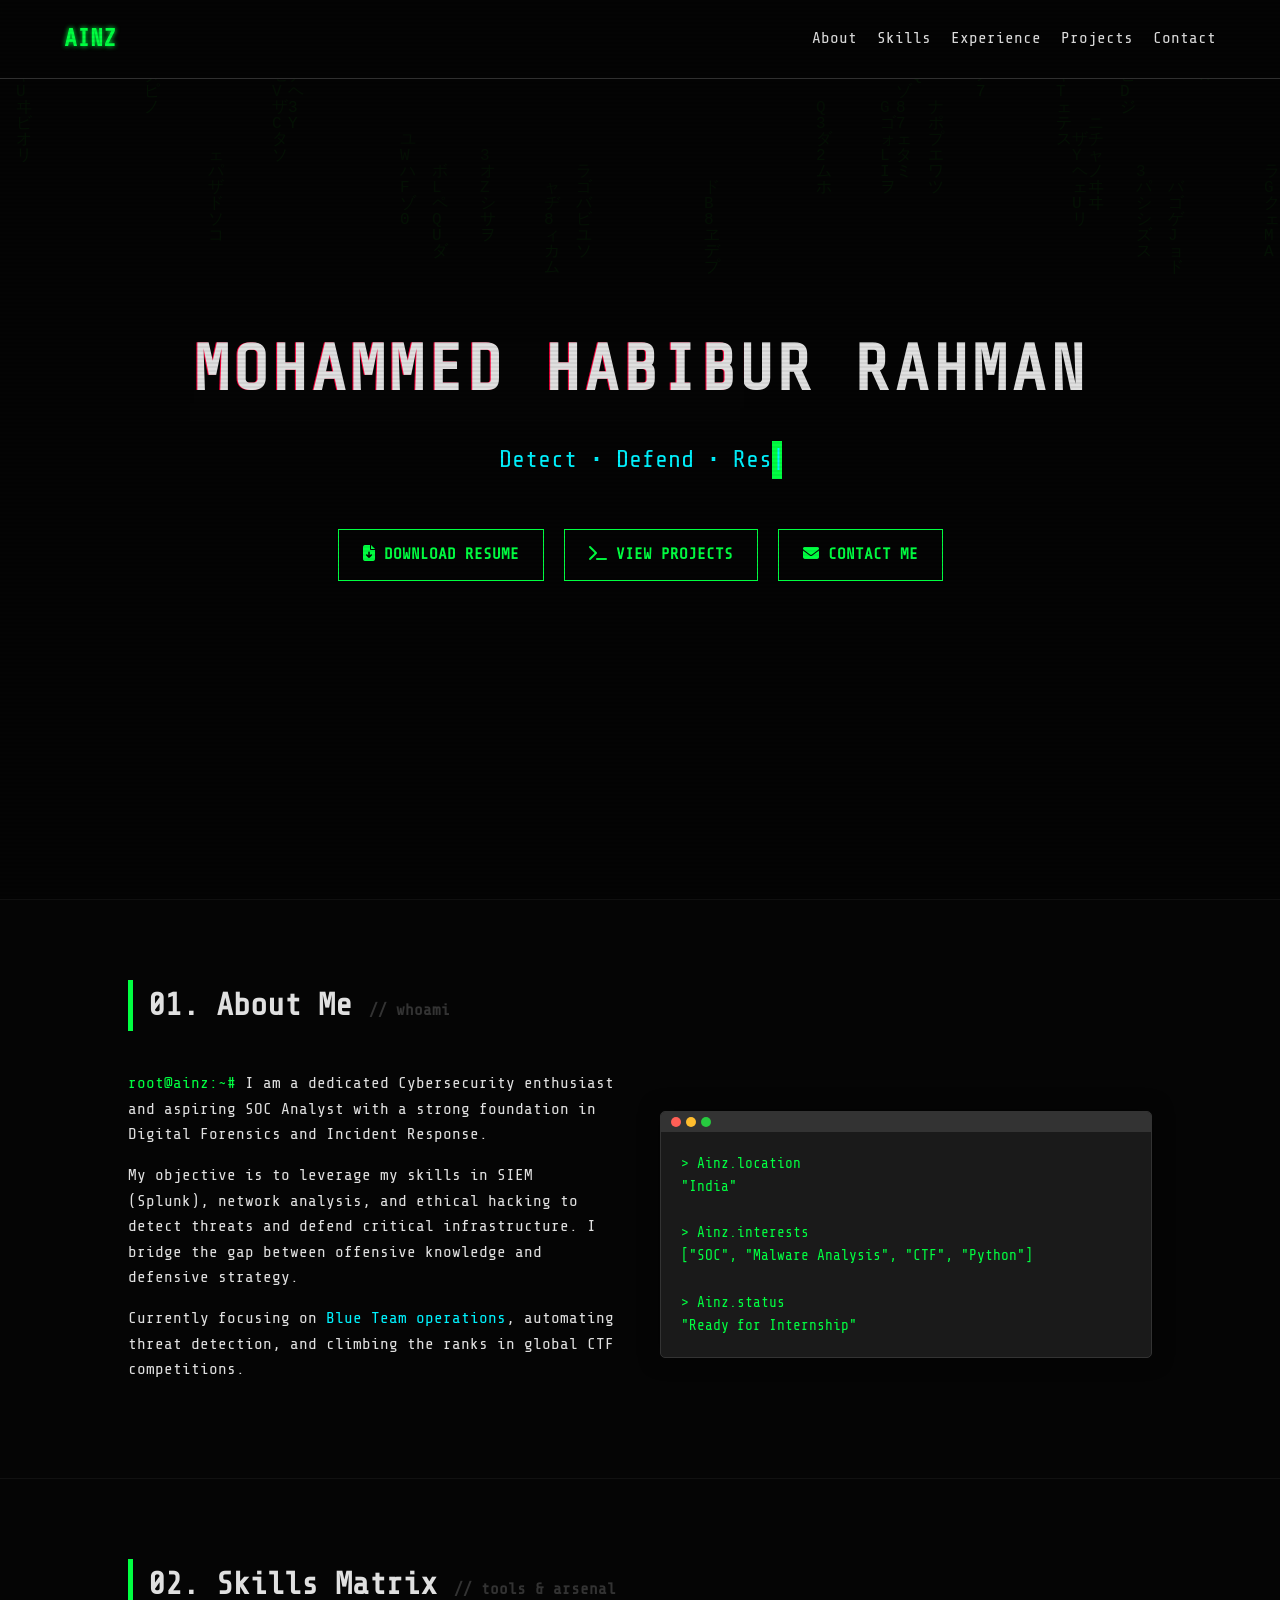
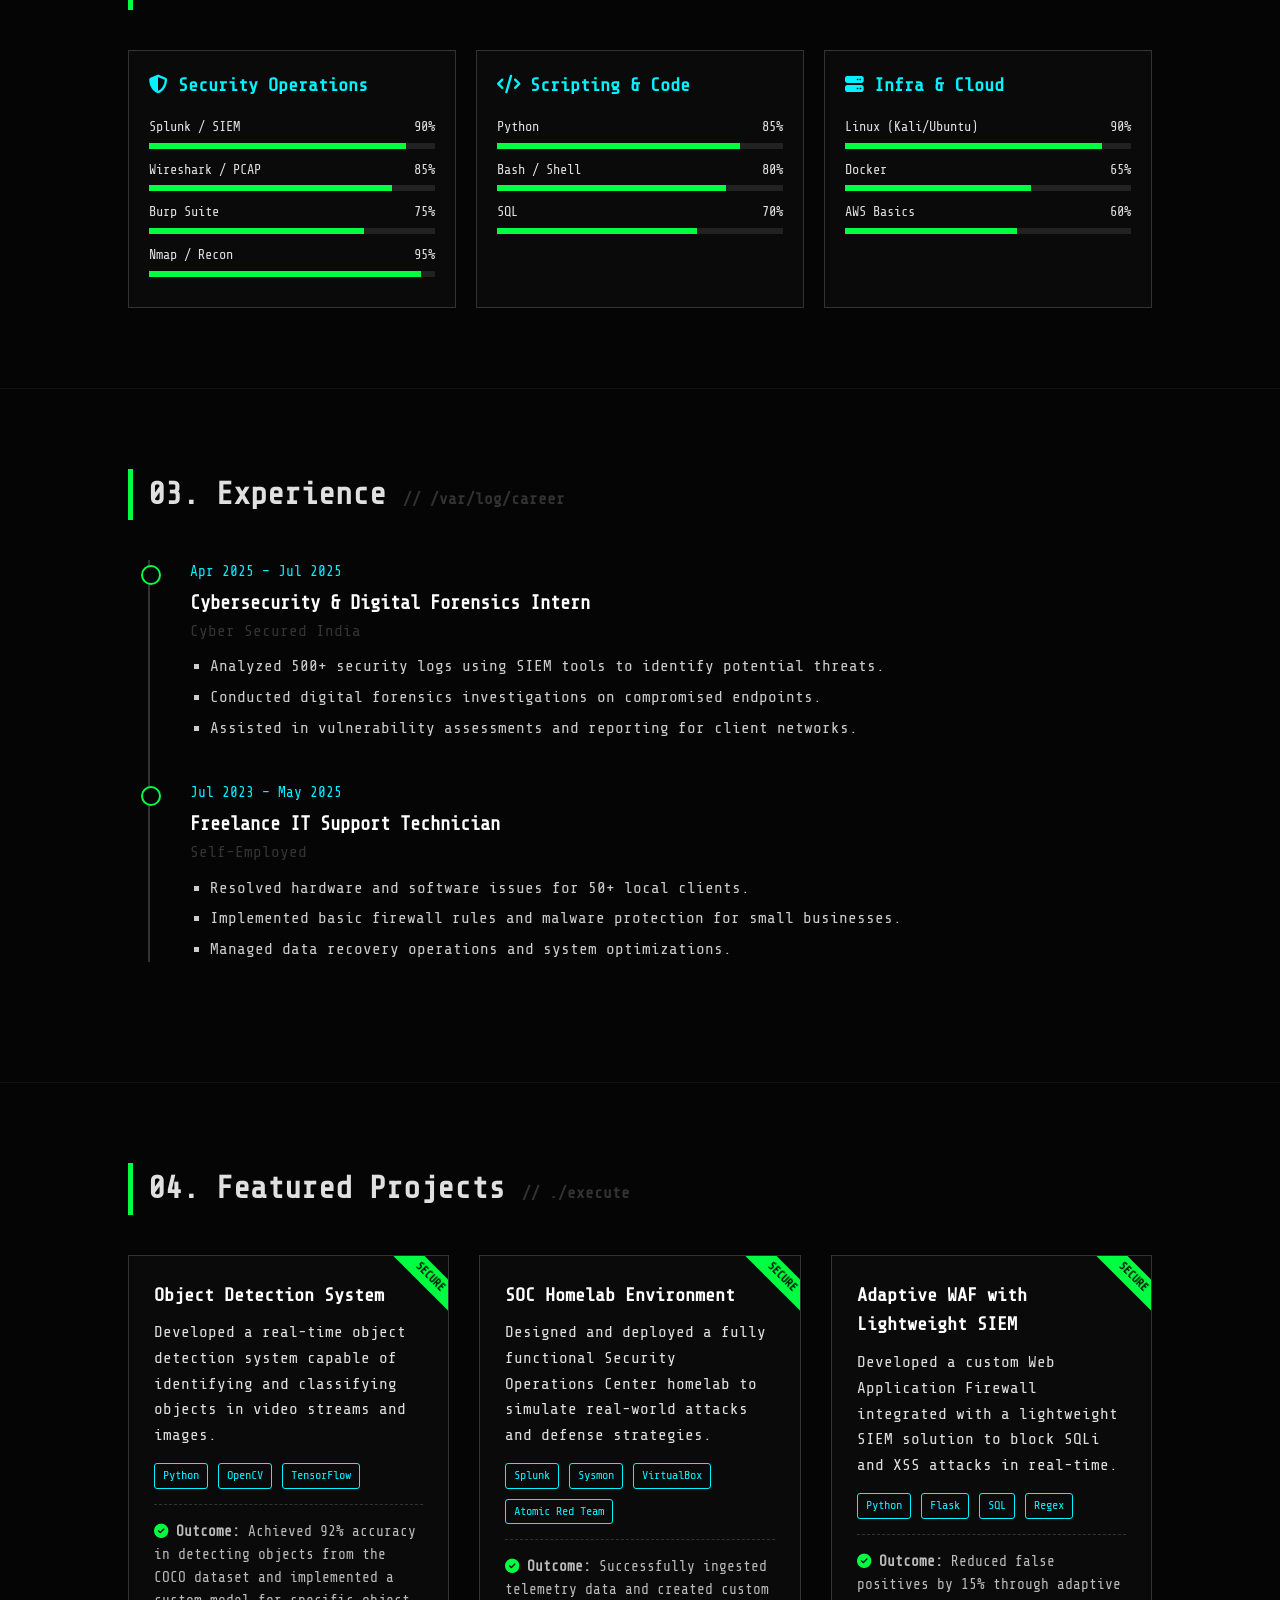
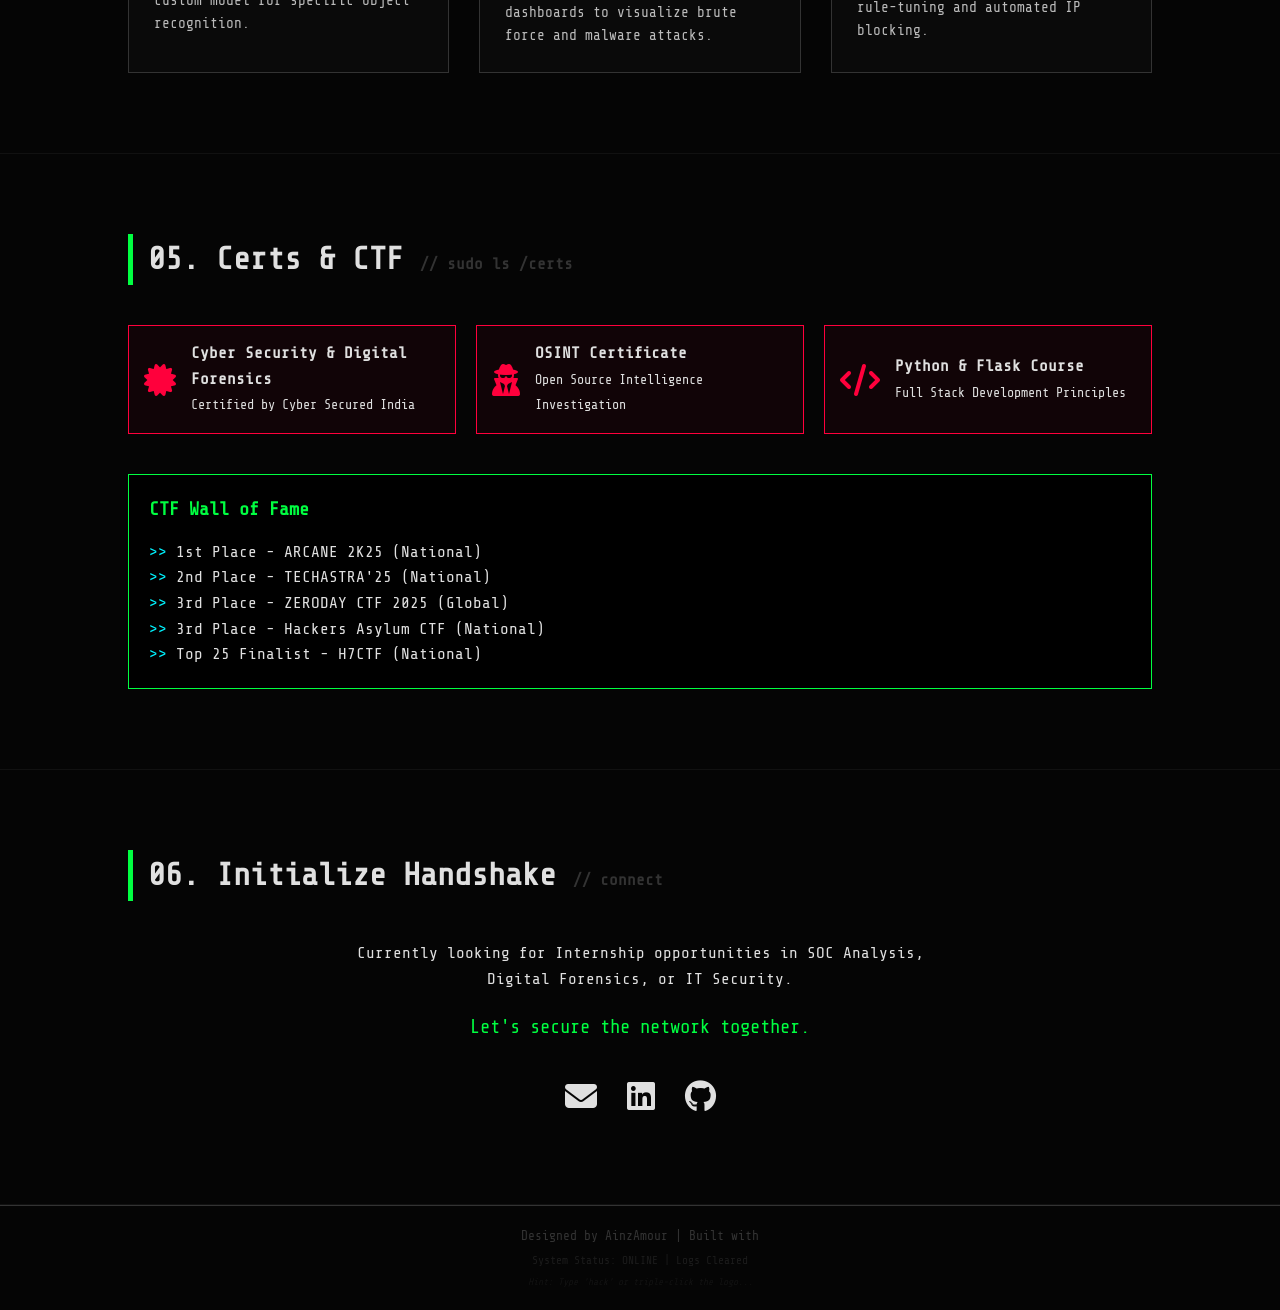
==== index.html @ cbba58ac "v0.1 First upload of files" ====
<!DOCTYPE html>
<html lang="en">
<head>
    <meta charset="UTF-8">
    <meta name="viewport" content="width=device-width, initial-scale=1.0">
    <title>Mohammed Habibur Rahman | SOC Analyst Portfolio</title>
    <meta name="description" content="Cybersecurity Portfolio of Mohammed Habibur Rahman - SOC Analyst, Digital Forensics, and Security Researcher.">
    
    <!-- Google Fonts: Share Tech Mono for that Terminal Vibe -->
    <link rel="preconnect" href="https://fonts.googleapis.com">
    <link rel="preconnect" href="https://fonts.gstatic.com" crossorigin>
    <link href="https://fonts.googleapis.com/css2?family=Share+Tech+Mono&display=swap" rel="stylesheet">
    
    <!-- FontAwesome for Icons -->
    <link rel="stylesheet" href="https://cdnjs.cloudflare.com/ajax/libs/font-awesome/6.4.0/css/all.min.css">

    <link rel="stylesheet" href="style.css">
</head>
<body>

    <!-- Background Elements -->
    <canvas id="matrix-canvas"></canvas>
    <div class="scanlines"></div>

    <!-- Navigation -->
    <nav aria-label="main navigation">
        <a href="#" class="logo">AINZ</a>
        <ul class="nav-links">
            <li><a href="#about">About</a></li>
            <li><a href="#skills">Skills</a></li>
            <li><a href="#experience">Experience</a></li>
            <li><a href="#projects">Projects</a></li>
            <li><a href="#contact">Contact</a></li>
        </ul>

        <button class="hamburger" aria-expanded="false" aria-label="Toggle mobile menu">
            <span></span>
            <span></span>
            <span></span>
        </button>
    </nav>
    <div class="mobile-nav">
        <ul>
            <li><a href="#about">About</a></li>
            <li><a href="#skills">Skills</a></li>
            <li><a href="#experience">Experience</a></li>
            <li><a href="#projects">Projects</a></li>
            <li><a href="#contact">Contact</a></li>
        </ul>
    </div>

    <!-- Hero Section -->
    <section class="hero">
        <div class="glitch-wrapper">
            <h1 class="glitch" data-text="Mohammed Habibur Rahman">Mohammed Habibur Rahman</h1>
        </div>
        <div class="tagline">
            <span id="typewriter"></span><span class="cursor">|</span>
        </div>
        <div class="cta-buttons">
            <a href="resume.pdf" class="btn" download><i class="fas fa-file-download"></i> Download Resume</a>
            <a href="#projects" class="btn"><i class="fas fa-terminal"></i> View Projects</a>
            <a href="#contact" class="btn"><i class="fas fa-envelope"></i> Contact Me</a>
        </div>
    </section>

    <!-- About Section -->
    <section id="about">
        <h2 class="section-title">01. About Me <span>// whoami</span></h2>
        <div class="about-content">
            <div class="bio-text">
                <p>
                    <span class="highlight">root@ainz:~#</span> I am a dedicated Cybersecurity enthusiast and aspiring SOC Analyst with a strong foundation in Digital Forensics and Incident Response.
                </p>
                <p>
                    My objective is to leverage my skills in SIEM (Splunk), network analysis, and ethical hacking to detect threats and defend critical infrastructure. I bridge the gap between offensive knowledge and defensive strategy.
                </p>
                <p>
                    Currently focusing on <span class="cyan">Blue Team operations</span>, automating threat detection, and climbing the ranks in global CTF competitions.
                </p>
            </div>
            <div class="terminal-window">
                <div class="terminal-header">
                    <div class="dot red-dot"></div>
                    <div class="dot yellow-dot"></div>
                    <div class="dot green-dot"></div>
                </div>
                <div class="terminal-body">
                    <p>> Ainz.location</p>
                    <p class="highlight">"India"</p>
                    <br>
                    <p>> Ainz.interests</p>
                    <p class="highlight">["SOC", "Malware Analysis", "CTF", "Python"]</p>
                    <br>
                    <p>> Ainz.status</p>
                    <p class="highlight">"Ready for Internship"</p>
                </div>
            </div>
        </div>
    </section>

    <!-- Skills Section -->
    <section id="skills">
        <h2 class="section-title">02. Skills Matrix <span>// tools & arsenal</span></h2>
        <div class="skills-grid">
            <!-- Security Tools -->
            <div class="skill-card">
                <h3><i class="fas fa-shield-alt"></i> Security Operations</h3>
                <div class="skill-bar">
                    <div class="skill-name"><span>Splunk / SIEM</span><span>90%</span></div>
                    <div class="progress-bg"><div class="progress-fill" style="width: 90%"></div></div>
                </div>
                <div class="skill-bar">
                    <div class="skill-name"><span>Wireshark / PCAP</span><span>85%</span></div>
                    <div class="progress-bg"><div class="progress-fill" style="width: 85%"></div></div>
                </div>
                <div class="skill-bar">
                    <div class="skill-name"><span>Burp Suite</span><span>75%</span></div>
                    <div class="progress-bg"><div class="progress-fill" style="width: 75%"></div></div>
                </div>
                <div class="skill-bar">
                    <div class="skill-name"><span>Nmap / Recon</span><span>95%</span></div>
                    <div class="progress-bg"><div class="progress-fill" style="width: 95%"></div></div>
                </div>
            </div>

            <!-- Programming -->
            <div class="skill-card">
                <h3><i class="fas fa-code"></i> Scripting & Code</h3>
                <div class="skill-bar">
                    <div class="skill-name"><span>Python</span><span>85%</span></div>
                    <div class="progress-bg"><div class="progress-fill" style="width: 85%"></div></div>
                </div>
                <div class="skill-bar">
                    <div class="skill-name"><span>Bash / Shell</span><span>80%</span></div>
                    <div class="progress-bg"><div class="progress-fill" style="width: 80%"></div></div>
                </div>
                <div class="skill-bar">
                    <div class="skill-name"><span>SQL</span><span>70%</span></div>
                    <div class="progress-bg"><div class="progress-fill" style="width: 70%"></div></div>
                </div>
            </div>

            <!-- Infrastructure -->
            <div class="skill-card">
                <h3><i class="fas fa-server"></i> Infra & Cloud</h3>
                <div class="skill-bar">
                    <div class="skill-name"><span>Linux (Kali/Ubuntu)</span><span>90%</span></div>
                    <div class="progress-bg"><div class="progress-fill" style="width: 90%"></div></div>
                </div>
                <div class="skill-bar">
                    <div class="skill-name"><span>Docker</span><span>65%</span></div>
                    <div class="progress-bg"><div class="progress-fill" style="width: 65%"></div></div>
                </div>
                <div class="skill-bar">
                    <div class="skill-name"><span>AWS Basics</span><span>60%</span></div>
                    <div class="progress-bg"><div class="progress-fill" style="width: 60%"></div></div>
                </div>
            </div>
        </div>
    </section>

    <!-- Experience Section -->
    <section id="experience">
        <h2 class="section-title">03. Experience <span>// /var/log/career</span></h2>
        <div class="timeline">
            <div class="timeline-item">
                <div class="timeline-date">Apr 2025 – Jul 2025</div>
                <div class="timeline-role">Cybersecurity & Digital Forensics Intern</div>
                <div class="timeline-company">Cyber Secured India</div>
                <ul class="timeline-desc">
                    <li>Analyzed 500+ security logs using SIEM tools to identify potential threats.</li>
                    <li>Conducted digital forensics investigations on compromised endpoints.</li>
                    <li>Assisted in vulnerability assessments and reporting for client networks.</li>
                </ul>
            </div>

            <div class="timeline-item">
                <div class="timeline-date">Jul 2023 – May 2025</div>
                <div class="timeline-role">Freelance IT Support Technician</div>
                <div class="timeline-company">Self-Employed</div>
                <ul class="timeline-desc">
                    <li>Resolved hardware and software issues for 50+ local clients.</li>
                    <li>Implemented basic firewall rules and malware protection for small businesses.</li>
                    <li>Managed data recovery operations and system optimizations.</li>
                </ul>
            </div>
        </div>
    </section>

    <!-- Projects Section -->
    <section id="projects">
        <h2 class="section-title">04. Featured Projects <span>// ./execute</span></h2>
        <div class="project-grid">
            <!-- Project 3 -->
            <div class="project-card">
                <h3>Object Detection System</h3>
                <p>Developed a real-time object detection system capable of identifying and classifying objects in video streams and images.</p>
                <div class="tech-stack">
                    <span class="tech-badge">Python</span>
                    <span class="tech-badge">OpenCV</span>
                    <span class="tech-badge">TensorFlow</span>
                </div>
                <div class="project-outcome">
                    <i class="fas fa-check-circle highlight"></i> <strong>Outcome:</strong> Achieved 92% accuracy in detecting objects from the COCO dataset and implemented a custom model for specific object recognition.
                </div>
            </div>

            <!-- Project 1 -->
            <div class="project-card">
                <h3>SOC Homelab Environment</h3>
                <p>Designed and deployed a fully functional Security Operations Center homelab to simulate real-world attacks and defense strategies.</p>
                <div class="tech-stack">
                    <span class="tech-badge">Splunk</span>
                    <span class="tech-badge">Sysmon</span>
                    <span class="tech-badge">VirtualBox</span>
                    <span class="tech-badge">Atomic Red Team</span>
                </div>
                <div class="project-outcome">
                    <i class="fas fa-check-circle highlight"></i> <strong>Outcome:</strong> Successfully ingested telemetry data and created custom dashboards to visualize brute force and malware attacks.
                </div>
            </div>

            <!-- Project 2 -->
            <div class="project-card">
                <h3>Adaptive WAF with Lightweight SIEM</h3>
                <p>Developed a custom Web Application Firewall integrated with a lightweight SIEM solution to block SQLi and XSS attacks in real-time.</p>
                <div class="tech-stack">
                    <span class="tech-badge">Python</span>
                    <span class="tech-badge">Flask</span>
                    <span class="tech-badge">SQL</span>
                    <span class="tech-badge">Regex</span>
                </div>
                <div class="project-outcome">
                    <i class="fas fa-check-circle highlight"></i> <strong>Outcome:</strong> Reduced false positives by 15% through adaptive rule-tuning and automated IP blocking.
                </div>
            </div>
        </div>
    </section>

    <!-- Certifications & CTF -->
    <section id="achievements">
        <h2 class="section-title">05. Certs & CTF <span>// sudo ls /certs</span></h2>
        <div class="achievements-container">
            <div class="cert-item">
                <i class="fas fa-certificate cert-icon"></i>
                <div>
                    <h4>Cyber Security & Digital Forensics</h4>
                    <small>Certified by Cyber Secured India</small>
                </div>
            </div>
            <div class="cert-item">
                <i class="fas fa-user-secret cert-icon"></i>
                <div>
                    <h4>OSINT Certificate</h4>
                    <small>Open Source Intelligence Investigation</small>
                </div>
            </div>
            <div class="cert-item">
                <i class="fas fa-code cert-icon"></i>
                <div>
                    <h4>Python & Flask Course</h4>
                    <small>Full Stack Development Principles</small>
                </div>
            </div>
        </div>
        
        <div style="margin-top: 40px; border: 1px solid var(--neon-green); padding: 20px; background: #000;">
            <h3 class="highlight">CTF Wall of Fame</h3>
            <ul style="margin-top: 15px; list-style: none;">
                <li><span class="cyan">>></span> 1st Place - ARCANE 2K25 (National)</li>
                <li><span class="cyan">>></span> 2nd Place - TECHASTRA'25 (National)</li>
                <li><span class="cyan">>></span> 3rd Place - ZERODAY CTF 2025 (Global)</li>
                <li><span class="cyan">>></span> 3rd Place - Hackers Asylum CTF (National)</li>
                <li><span class="cyan">>></span> Top 25 Finalist - H7CTF (National)</li>
            </ul>
        </div>
    </section>

    <!-- Contact Section -->
    <section id="contact">
        <h2 class="section-title">06. Initialize Handshake <span>// connect</span></h2>
        <div class="contact-container">
            <p>Currently looking for Internship opportunities in SOC Analysis, Digital Forensics, or IT Security.</p>
            <p class="highlight" style="margin-top: 20px; font-size: 1.2rem;">Let's secure the network together.</p>
            
            <div class="contact-links">
                <a href="mailto:Ainz.Mhr@gmail.com" title="Email"><i class="fas fa-envelope"></i></a>
                <a href="https://linkedin.com/in/mhr-ainz" title="LinkedIn"><i class="fab fa-linkedin"></i></a>
                <a href="https://github.com/AinzAmour" title="GitHub"><i class="fab fa-github"></i></a>
            </div>
        </div>
    </section>

    <footer>
        <p>Designed by AinzAmour | Built with <HTML/CSS/JS></p>
        <p style="opacity: 0.5; font-size: 0.7rem; margin-top: 5px;">System Status: ONLINE | Logs Cleared</p>
        <p style="opacity: 0.3; font-size: 0.6rem; margin-top: 5px; font-style: italic;">Hint: Type 'hack' or triple-click the logo...</p>
    </footer>

    <script src="script.js"></script>
</body>
</html>
---- style.css ----
/* --- CSS VARIABLES & RESET --- */
:root {
    --bg-color: #050505;
    --card-bg: #0a0a0a;
    --text-color: #e0e0e0;
    --neon-green: #00ff41;
    --neon-cyan: #00f3ff;
    --neon-red: #ff003c;
    --dim-gray: #333;
    --font-main: 'Share Tech Mono', monospace;
}

* {
    margin: 0;
    padding: 0;
    box-sizing: border-box;
}

body {
    background-color: var(--bg-color);
    color: var(--text-color);
    font-family: var(--font-main);
    overflow-x: hidden;
    line-height: 1.6;
}

/* --- UTILITIES --- */
a { text-decoration: none; color: inherit; transition: 0.3s; }
ul { list-style: none; }
.highlight { color: var(--neon-green); }
.cyan { color: var(--neon-cyan); }
.red { color: var(--neon-red); }

/* Scrollbar */
::-webkit-scrollbar { width: 8px; }
::-webkit-scrollbar-track { background: var(--bg-color); }
::-webkit-scrollbar-thumb { background: var(--dim-gray); border-radius: 4px; }
::-webkit-scrollbar-thumb:hover { background: var(--neon-green); }

/* --- BACKGROUND EFFECTS --- */
#matrix-canvas {
    position: fixed;
    top: 0;
    left: 0;
    width: 100%;
    height: 100%;
    z-index: -1;
    opacity: 0.05; /* Subtle background */
}

/* CRT Scanline Effect Overlay */
.scanlines {
    position: fixed;
    top: 0;
    left: 0;
    width: 100vw;
    height: 100vh;
    background: linear-gradient(to bottom, rgba(255,255,255,0), rgba(255,255,255,0) 50%, rgba(0,0,0,0.2) 50%, rgba(0,0,0,0.2));
    background-size: 100% 4px;
    z-index: 999;
    pointer-events: none;
    opacity: 0.3;
}

/* --- NAVIGATION --- */
nav {
    position: fixed;
    top: 0;
    width: 100%;
    padding: 20px 5%;
    display: flex;
    justify-content: space-between;
    align-items: center;
    background: rgba(5, 5, 5, 0.9);
    backdrop-filter: blur(5px);
    border-bottom: 1px solid var(--dim-gray);
    z-index: 100;
}

.logo {
    font-size: 1.5rem;
    font-weight: bold;
    color: var(--neon-green);
    text-shadow: 0 0 5px var(--neon-green);
    transition: all 0.3s ease;
    cursor: pointer;
}

.logo:hover {
    color: var(--neon-cyan);
    text-shadow: 0 0 10px var(--neon-cyan), 0 0 20px var(--neon-cyan);
    transform: scale(1.05);
}

.nav-links {
    display: flex;
    gap: 20px;
}

.nav-links a:hover {
    color: var(--neon-green);
    text-shadow: 0 0 8px var(--neon-green);
}

/* --- HERO SECTION --- */
.hero {
    height: 100vh;
    display: flex;
    flex-direction: column;
    justify-content: center;
    align-items: center;
    text-align: center;
    padding: 0 20px;
}

.glitch-wrapper {
    position: relative;
}

.hero h1 {
    font-size: 4rem;
    text-transform: uppercase;
    letter-spacing: 4px;
    position: relative;
    color: var(--text-color);
}

/* Glitch Animation */
.glitch {
    position: relative;
    color: var(--text-color);
}
.glitch::before, .glitch::after {
    content: attr(data-text);
    position: absolute;
    top: 0;
    left: 0;
    width: 100%;
    height: 100%;
    background: var(--bg-color);
}
.glitch::before {
    left: 2px;
    text-shadow: -1px 0 var(--neon-red);
    clip: rect(24px, 550px, 90px, 0);
    animation: glitch-anim-2 3s infinite linear alternate-reverse;
}
.glitch::after {
    left: -2px;
    text-shadow: -1px 0 var(--neon-cyan);
    clip: rect(85px, 550px, 140px, 0);
    animation: glitch-anim 2.5s infinite linear alternate-reverse;
}

@keyframes glitch-anim {
    0% { clip: rect(10px, 9999px, 31px, 0); }
    20% { clip: rect(70px, 9999px, 90px, 0); }
    40% { clip: rect(20px, 9999px, 60px, 0); }
    60% { clip: rect(80px, 9999px, 100px, 0); }
    80% { clip: rect(10px, 9999px, 40px, 0); }
    100% { clip: rect(50px, 9999px, 70px, 0); }
}
@keyframes glitch-anim-2 {
    0% { clip: rect(60px, 9999px, 80px, 0); }
    20% { clip: rect(10px, 9999px, 30px, 0); }
    40% { clip: rect(90px, 9999px, 100px, 0); }
    60% { clip: rect(15px, 9999px, 45px, 0); }
    80% { clip: rect(55px, 9999px, 75px, 0); }
    100% { clip: rect(30px, 9999px, 50px, 0); }
}

.tagline {
    font-size: 1.5rem;
    margin: 20px 0;
    color: var(--neon-cyan);
}

.cursor {
    display: inline-block;
    width: 10px;
    background-color: var(--neon-green);
    animation: blink 1s infinite;
}

@keyframes blink { 0%, 100% { opacity: 1; } 50% { opacity: 0; } }

.cta-buttons {
    margin-top: 30px;
    display: flex;
    gap: 20px;
    flex-wrap: wrap;
    justify-content: center;
}

.btn {
    padding: 12px 24px;
    border: 1px solid var(--neon-green);
    color: var(--neon-green);
    font-weight: bold;
    text-transform: uppercase;
    position: relative;
    overflow: hidden;
    background: transparent;
    cursor: pointer;
}

.btn:hover {
    background: var(--neon-green);
    color: var(--bg-color);
    box-shadow: 0 0 15px var(--neon-green);
}



/* --- SECTIONS GENERAL --- */
section {
    padding: 80px 10%;
    border-bottom: 1px solid #111;
}

.section-title {
    font-size: 2rem;
    margin-bottom: 40px;
    border-left: 5px solid var(--neon-green);
    padding-left: 15px;
    color: var(--text-color);
}

.section-title span { color: var(--dim-gray); font-size: 1rem; }

/* --- ABOUT --- */
.about-content {
    display: grid;
    grid-template-columns: 1fr 1fr;
    gap: 40px;
    align-items: center;
}

.bio-text p { margin-bottom: 15px; }

.terminal-window {
    background: #1a1a1a;
    border-radius: 5px;
    box-shadow: 0 0 20px rgba(0,0,0,0.5);
    overflow: hidden;
    border: 1px solid var(--dim-gray);
}

.terminal-header {
    background: #333;
    padding: 5px 10px;
    display: flex;
    gap: 5px;
}

.dot { width: 10px; height: 10px; border-radius: 50%; }
.red-dot { background: #ff5f56; }
.yellow-dot { background: #ffbd2e; }
.green-dot { background: #27c93f; }

.terminal-body {
    padding: 20px;
    color: var(--neon-green);
    font-size: 0.9rem;
}

/* --- SKILLS --- */
.skills-grid {
    display: grid;
    grid-template-columns: repeat(auto-fit, minmax(250px, 1fr));
    gap: 20px;
}

.skill-card {
    background: var(--card-bg);
    border: 1px solid var(--dim-gray);
    padding: 20px;
    transition: 0.3s;
}

.skill-card:hover {
    border-color: var(--neon-cyan);
    box-shadow: 0 0 10px rgba(0, 243, 255, 0.2);
    transform: translateY(-5px);
}

.skill-card h3 { color: var(--neon-cyan); margin-bottom: 15px; }

.skill-bar {
    margin-bottom: 10px;
}
.skill-name { display: flex; justify-content: space-between; font-size: 0.85rem; margin-bottom: 5px; }
.progress-bg { background: #222; height: 6px; width: 100%; }
.progress-fill { height: 100%; background: var(--neon-green); width: 0%; transition: width 1.5s ease-in-out; }

/* --- EXPERIENCE --- */
.timeline {
    position: relative;
    border-left: 2px solid var(--dim-gray);
    margin-left: 20px;
    padding-left: 40px;
}

.timeline-item {
    margin-bottom: 40px;
    position: relative;
}

.timeline-item::before {
    content: '';
    position: absolute;
    left: -49px;
    top: 5px;
    width: 16px;
    height: 16px;
    background: var(--bg-color);
    border: 2px solid var(--neon-green);
    border-radius: 50%;
}

.timeline-date {
    color: var(--neon-cyan);
    font-size: 0.9rem;
    margin-bottom: 5px;
}

.timeline-role { font-size: 1.2rem; font-weight: bold; color: #fff; }
.timeline-company { color: var(--dim-gray); margin-bottom: 10px; }
.timeline-desc li { margin-bottom: 5px; list-style: square; margin-left: 20px; color: #ccc; }

/* --- PROJECTS --- */
.project-grid {
    display: grid;
    grid-template-columns: repeat(auto-fit, minmax(300px, 1fr));
    gap: 30px;
}

.project-card {
    background: var(--card-bg);
    border: 1px solid var(--dim-gray);
    padding: 25px;
    position: relative;
    overflow: hidden;
}

.project-card::before {
    content: "SECURE";
    position: absolute;
    top: 10px;
    right: -30px;
    background: var(--neon-green);
    color: #000;
    padding: 2px 30px;
    transform: rotate(45deg);
    font-size: 0.7rem;
    font-weight: bold;
}

.project-card h3 { color: #fff; margin-bottom: 10px; }
.tech-stack { display: flex; gap: 10px; flex-wrap: wrap; margin: 15px 0; }
.tech-badge {
    font-size: 0.75rem;
    border: 1px solid var(--neon-cyan);
    color: var(--neon-cyan);
    padding: 2px 8px;
    border-radius: 3px;
}
.project-outcome {
    margin-top: 15px;
    padding-top: 15px;
    border-top: 1px dashed var(--dim-gray);
    font-size: 0.9rem;
    color: #bbb;
}

/* --- CTF & CERTS --- */
.achievements-container {
    display: flex;
    flex-wrap: wrap;
    gap: 20px;
}

.cert-item {
    flex: 1 1 300px;
    border: 1px solid var(--neon-red);
    padding: 15px;
    display: flex;
    align-items: center;
    gap: 15px;
    background: rgba(255, 0, 60, 0.05);
}

.cert-icon { font-size: 2rem; color: var(--neon-red); }

/* --- CONTACT --- */
.contact-container {
    text-align: center;
    max-width: 600px;
    margin: 0 auto;
}

.contact-links {
    display: flex;
    justify-content: center;
    gap: 30px;
    margin-top: 30px;
    font-size: 2rem;
}

footer {
    text-align: center;
    padding: 20px;
    border-top: 1px solid var(--dim-gray);
    font-size: 0.8rem;
    color: var(--dim-gray);
}

.hamburger {
    display: none;
    cursor: pointer;
}

.hamburger span {
    display: block;
    width: 25px;
    height: 3px;
    margin: 5px;
    background-color: var(--text-color);
    transition: all 0.3s ease-in-out;
}

.mobile-nav {
    display: none;
    position: absolute;
    top: 70px;
    left: 0;
    width: 100%;
    background: var(--bg-color);
    padding: 20px 0;
}

.mobile-nav ul {
    display: flex;
    flex-direction: column;
    align-items: center;
    gap: 20px;
}

.mobile-nav a {
    font-size: 1.2rem;
}

/* --- RESPONSIVE --- */
@media (max-width: 992px) {
    .project-grid {
        grid-template-columns: 1fr;
    }
}

@media (max-width: 768px) {
    .hero h1 { font-size: 2.5rem; }
    .about-content { grid-template-columns: 1fr; }
    .nav-links { display: none; }
    .hamburger { display: block; }
    .mobile-nav.active { display: block; }

    .hamburger.active span:nth-child(1) {
        transform: rotate(45deg) translate(5px, 5px);
    }

    .hamburger.active span:nth-child(2) {
        opacity: 0;
    }

    .hamburger.active span:nth-child(3) {
        transform: rotate(-45deg) translate(7px, -6px);
    }
}

body.dark-mode {
    --bg-color: #050505;
    --card-bg: #0a0a0a;
    --text-color: #e0e0e0;
}
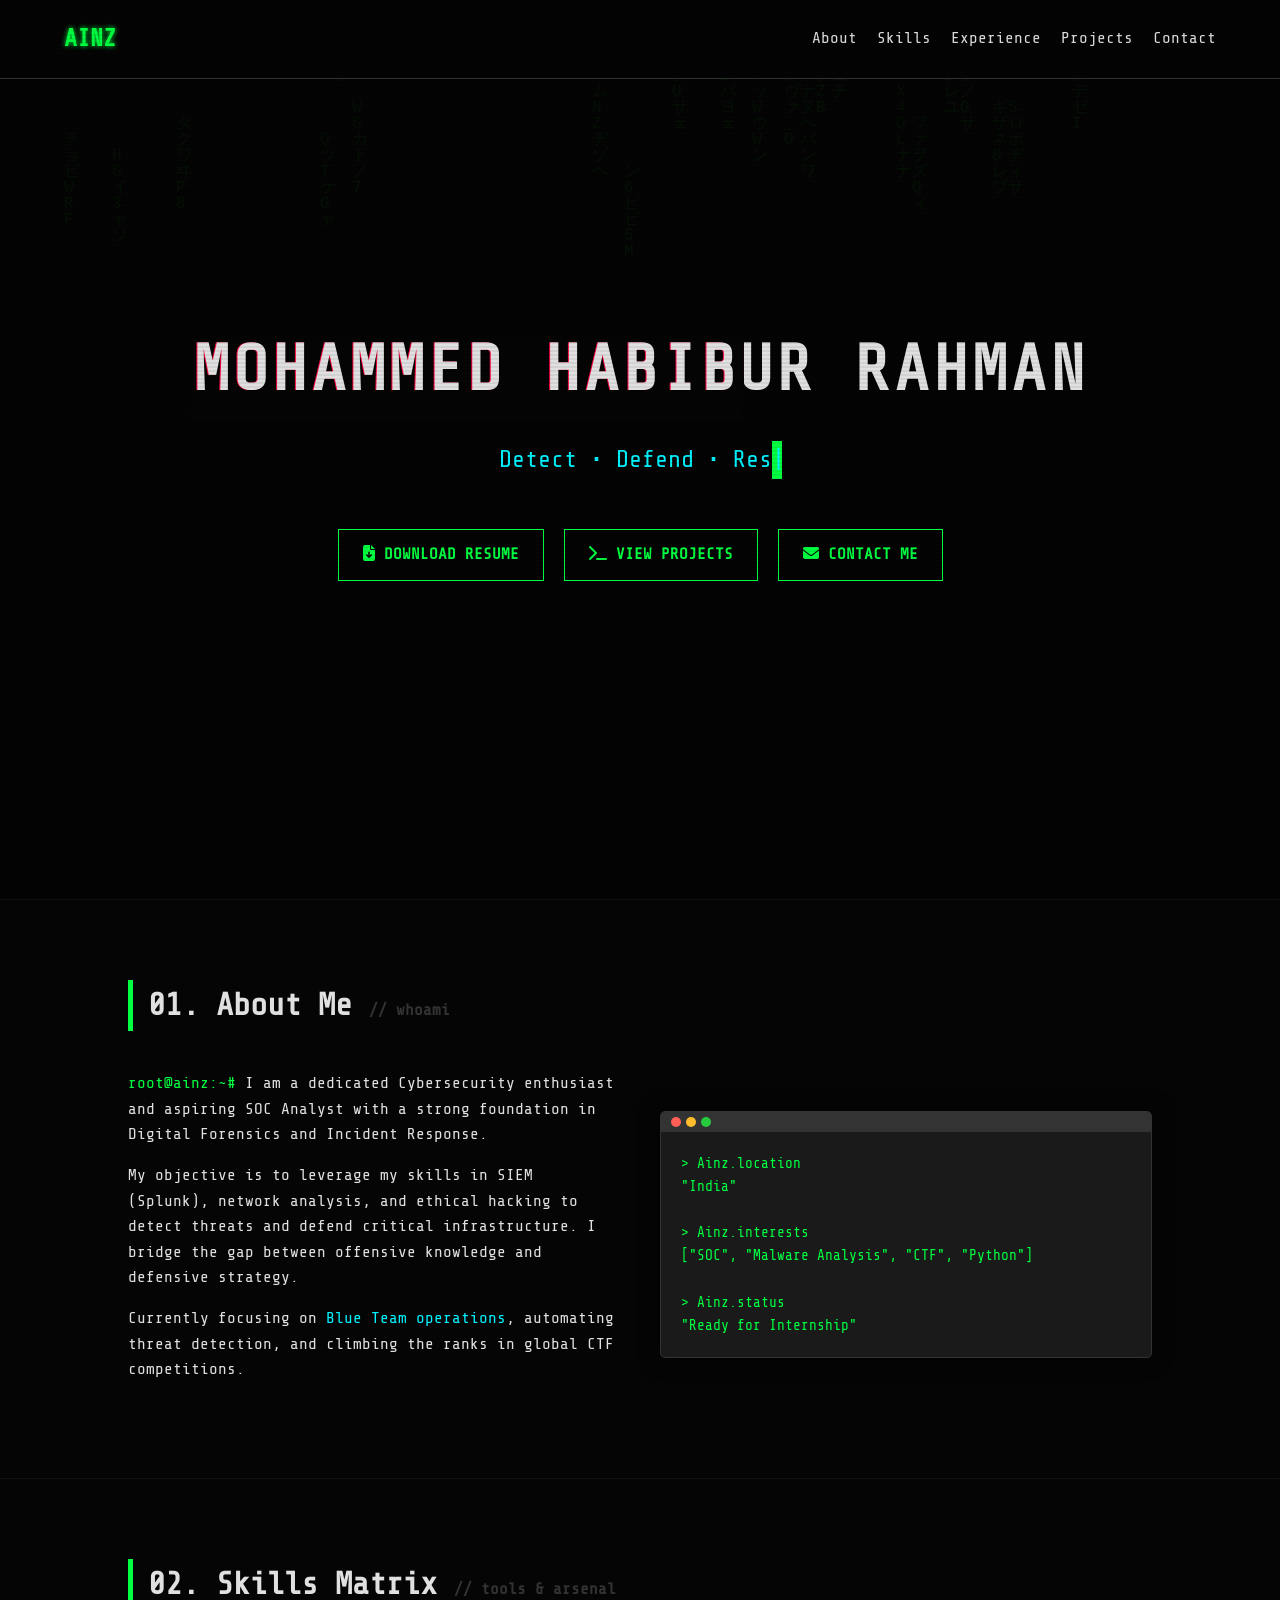
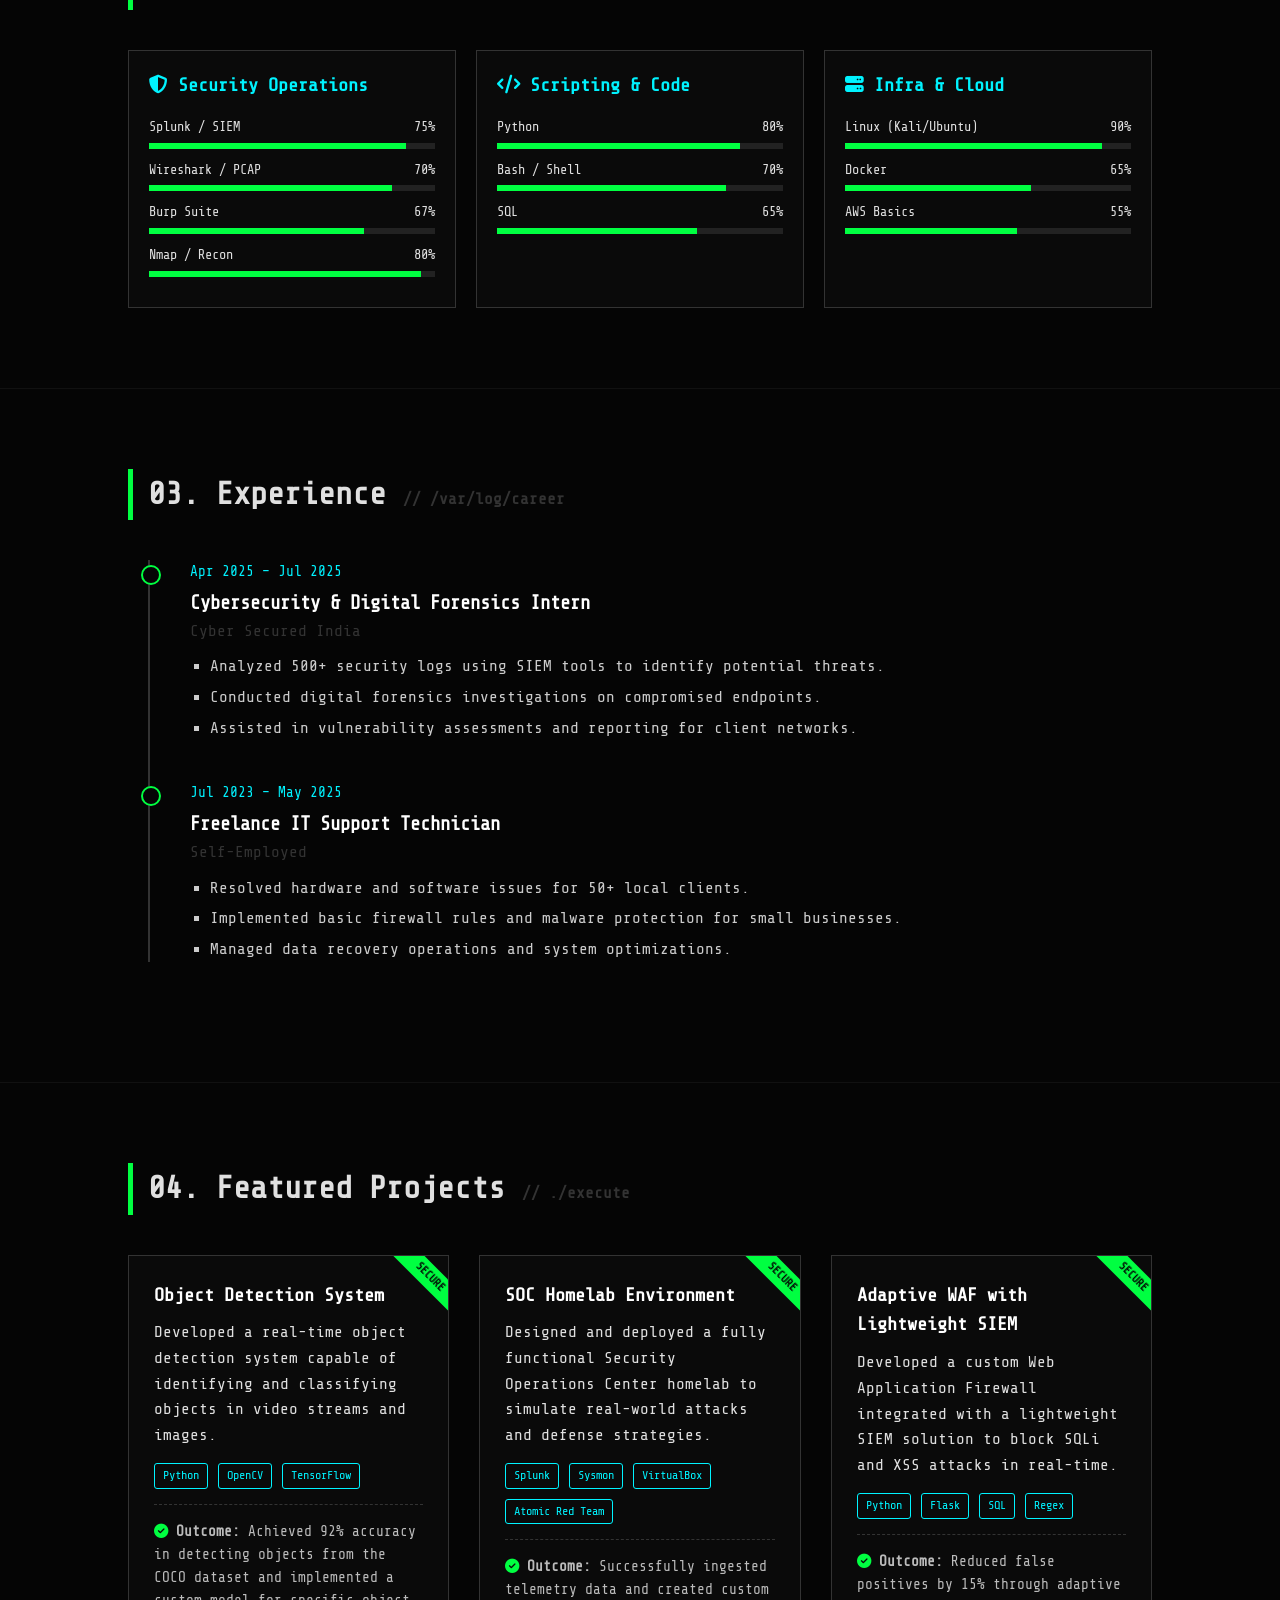
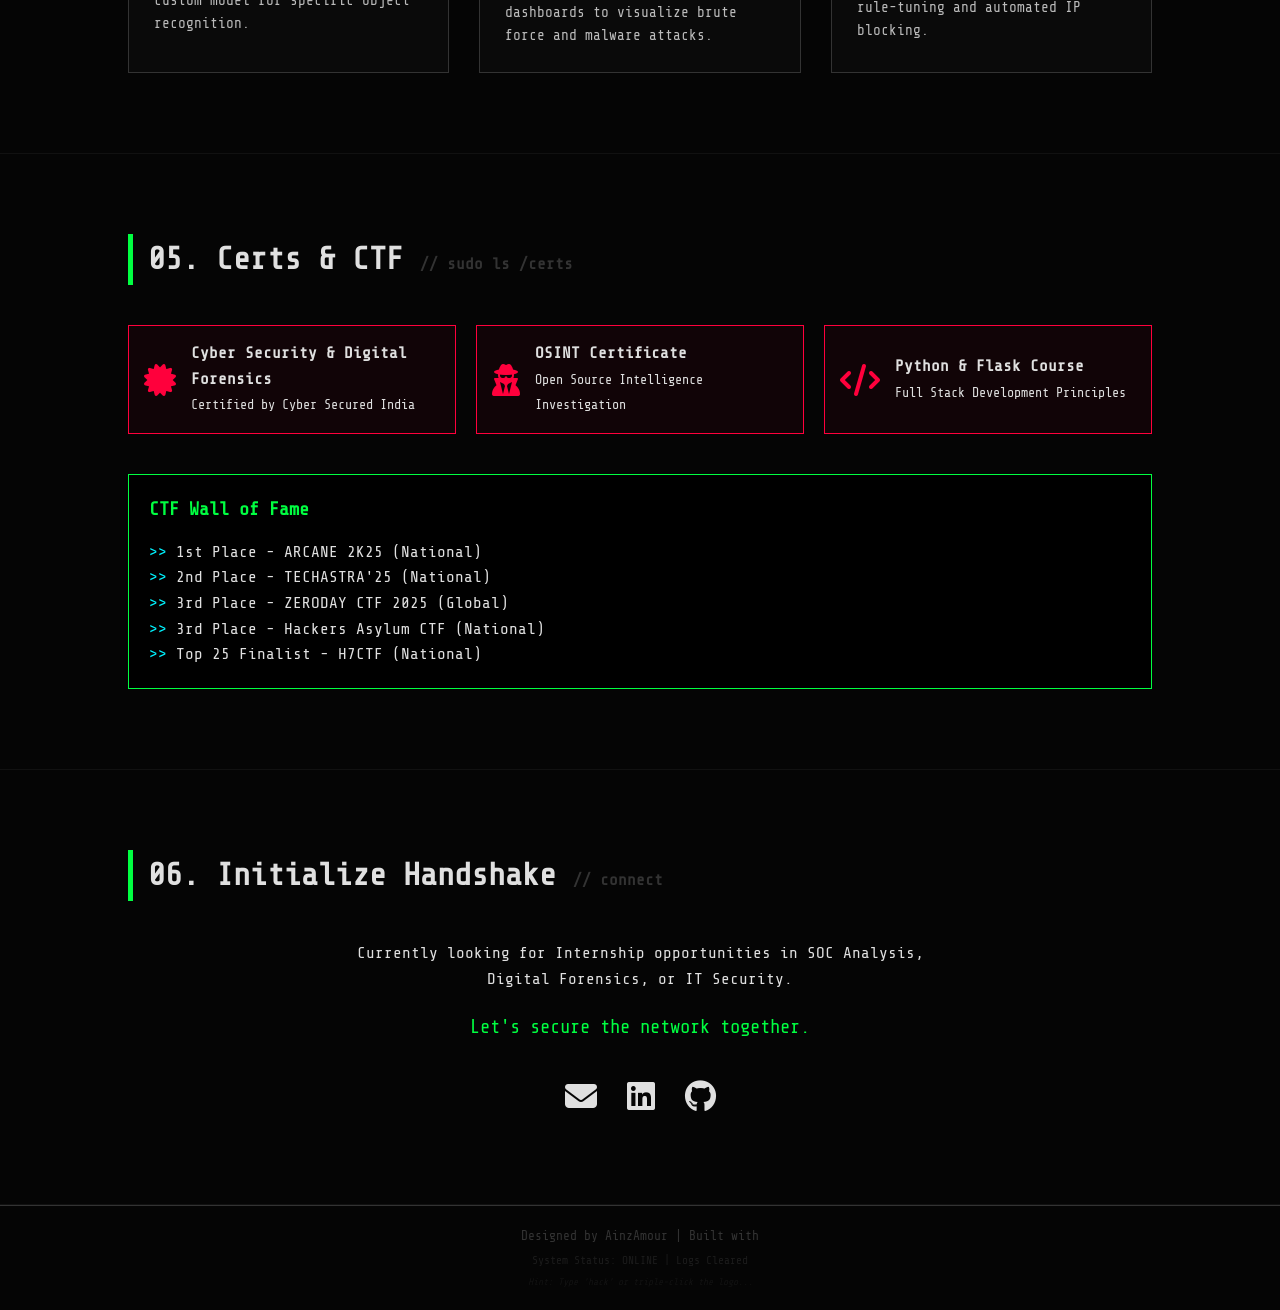
==== commit 4c1a856c: "Changed Status of Skills" ====
--- a/index.html
+++ b/index.html
@@ -107,19 +107,19 @@
             <div class="skill-card">
                 <h3><i class="fas fa-shield-alt"></i> Security Operations</h3>
                 <div class="skill-bar">
-                    <div class="skill-name"><span>Splunk / SIEM</span><span>90%</span></div>
+                    <div class="skill-name"><span>Splunk / SIEM</span><span>75%</span></div>
                     <div class="progress-bg"><div class="progress-fill" style="width: 90%"></div></div>
                 </div>
                 <div class="skill-bar">
-                    <div class="skill-name"><span>Wireshark / PCAP</span><span>85%</span></div>
+                    <div class="skill-name"><span>Wireshark / PCAP</span><span>70%</span></div>
                     <div class="progress-bg"><div class="progress-fill" style="width: 85%"></div></div>
                 </div>
                 <div class="skill-bar">
-                    <div class="skill-name"><span>Burp Suite</span><span>75%</span></div>
+                    <div class="skill-name"><span>Burp Suite</span><span>67%</span></div>
                     <div class="progress-bg"><div class="progress-fill" style="width: 75%"></div></div>
                 </div>
                 <div class="skill-bar">
-                    <div class="skill-name"><span>Nmap / Recon</span><span>95%</span></div>
+                    <div class="skill-name"><span>Nmap / Recon</span><span>80%</span></div>
                     <div class="progress-bg"><div class="progress-fill" style="width: 95%"></div></div>
                 </div>
             </div>
@@ -128,15 +128,15 @@
             <div class="skill-card">
                 <h3><i class="fas fa-code"></i> Scripting & Code</h3>
                 <div class="skill-bar">
-                    <div class="skill-name"><span>Python</span><span>85%</span></div>
+                    <div class="skill-name"><span>Python</span><span>80%</span></div>
                     <div class="progress-bg"><div class="progress-fill" style="width: 85%"></div></div>
                 </div>
                 <div class="skill-bar">
-                    <div class="skill-name"><span>Bash / Shell</span><span>80%</span></div>
+                    <div class="skill-name"><span>Bash / Shell</span><span>70%</span></div>
                     <div class="progress-bg"><div class="progress-fill" style="width: 80%"></div></div>
                 </div>
                 <div class="skill-bar">
-                    <div class="skill-name"><span>SQL</span><span>70%</span></div>
+                    <div class="skill-name"><span>SQL</span><span>65%</span></div>
                     <div class="progress-bg"><div class="progress-fill" style="width: 70%"></div></div>
                 </div>
             </div>
@@ -153,7 +153,7 @@
                     <div class="progress-bg"><div class="progress-fill" style="width: 65%"></div></div>
                 </div>
                 <div class="skill-bar">
-                    <div class="skill-name"><span>AWS Basics</span><span>60%</span></div>
+                    <div class="skill-name"><span>AWS Basics</span><span>55%</span></div>
                     <div class="progress-bg"><div class="progress-fill" style="width: 60%"></div></div>
                 </div>
             </div>
@@ -301,3 +301,4 @@
     <script src="script.js"></script>
 </body>
 </html>
+
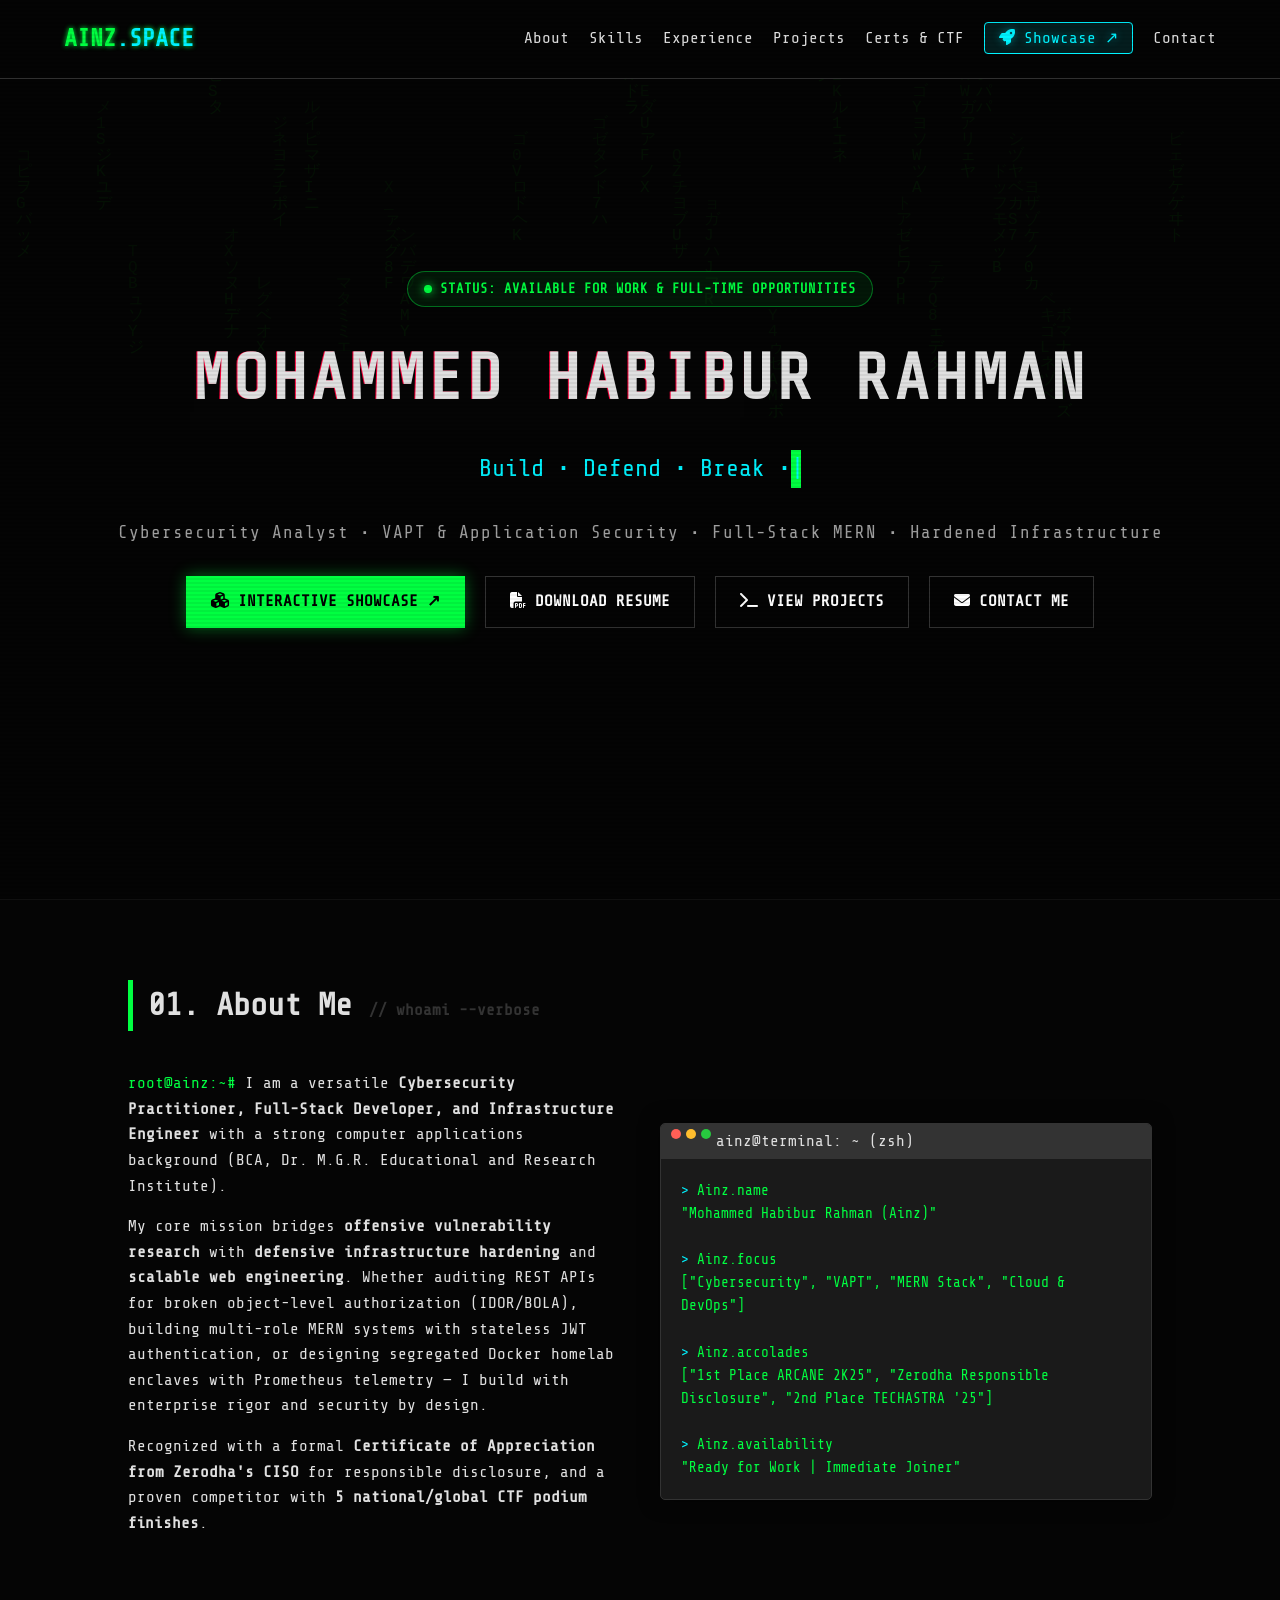
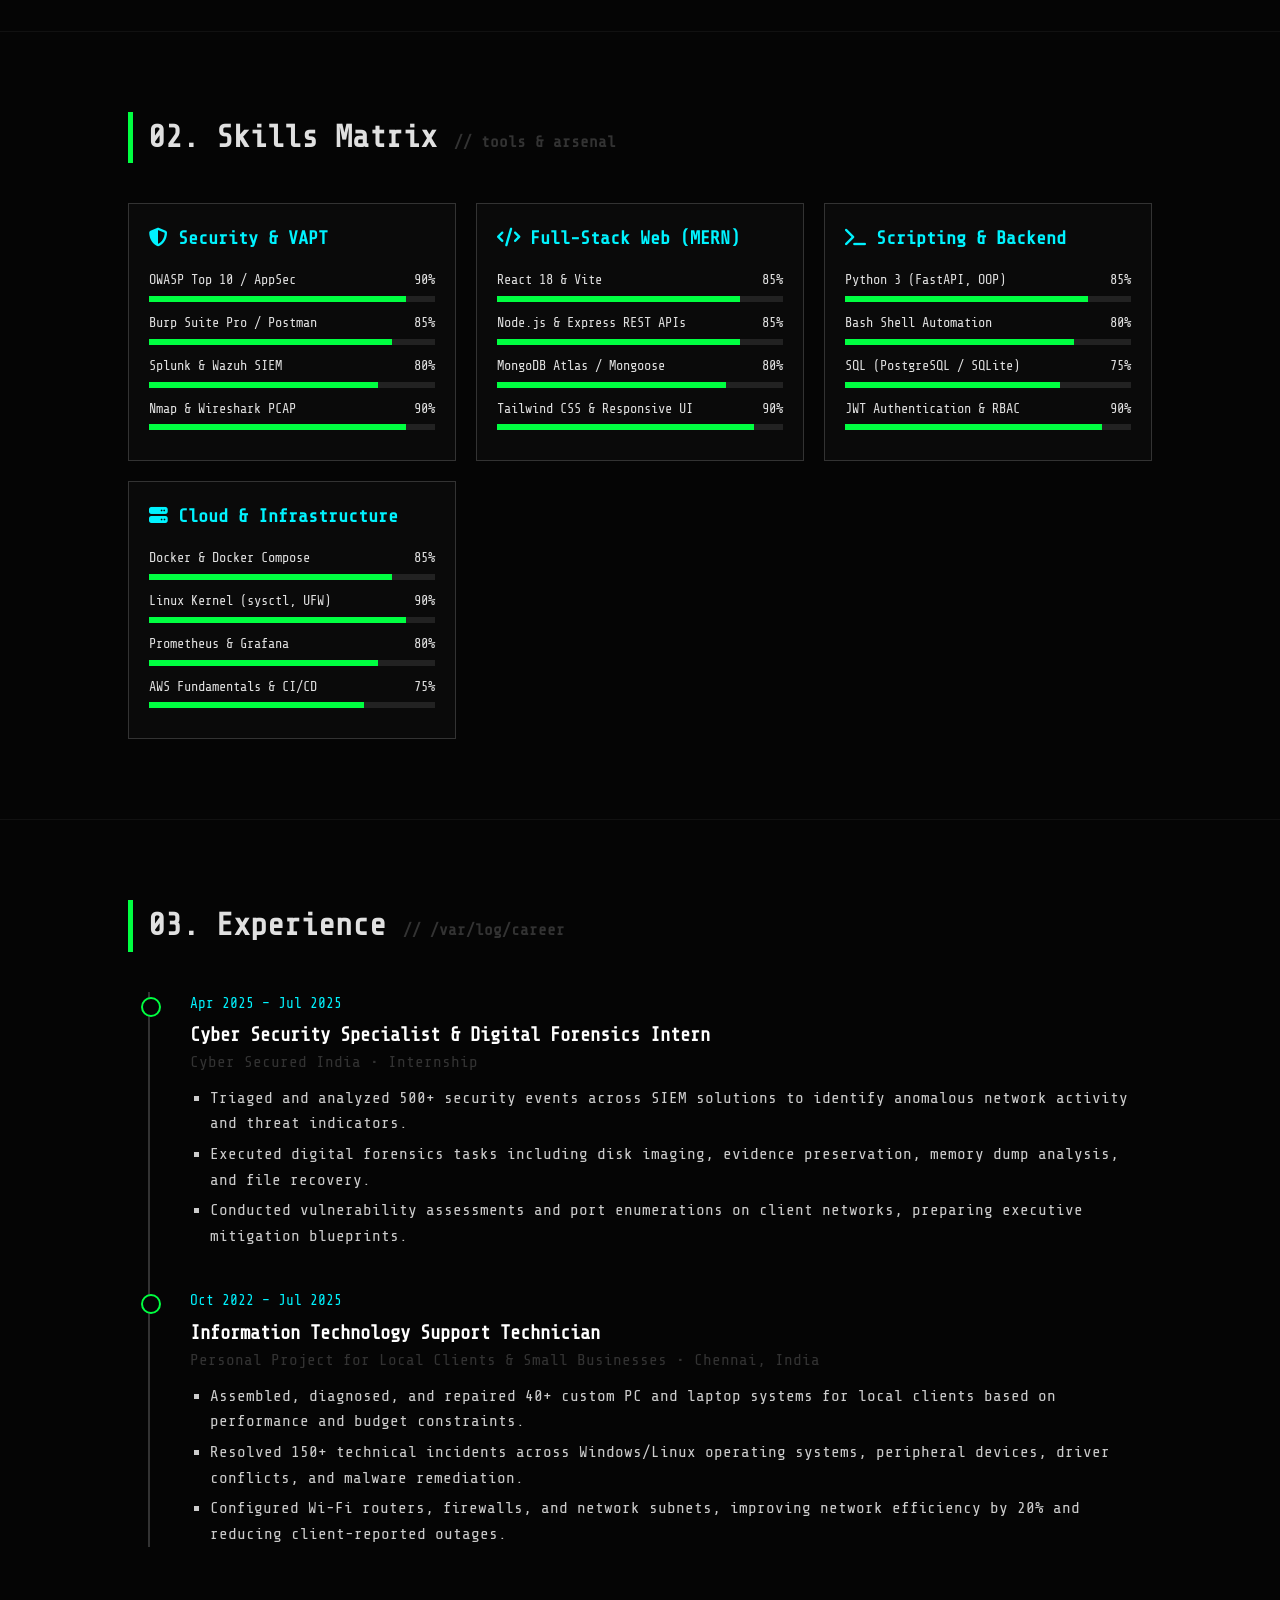
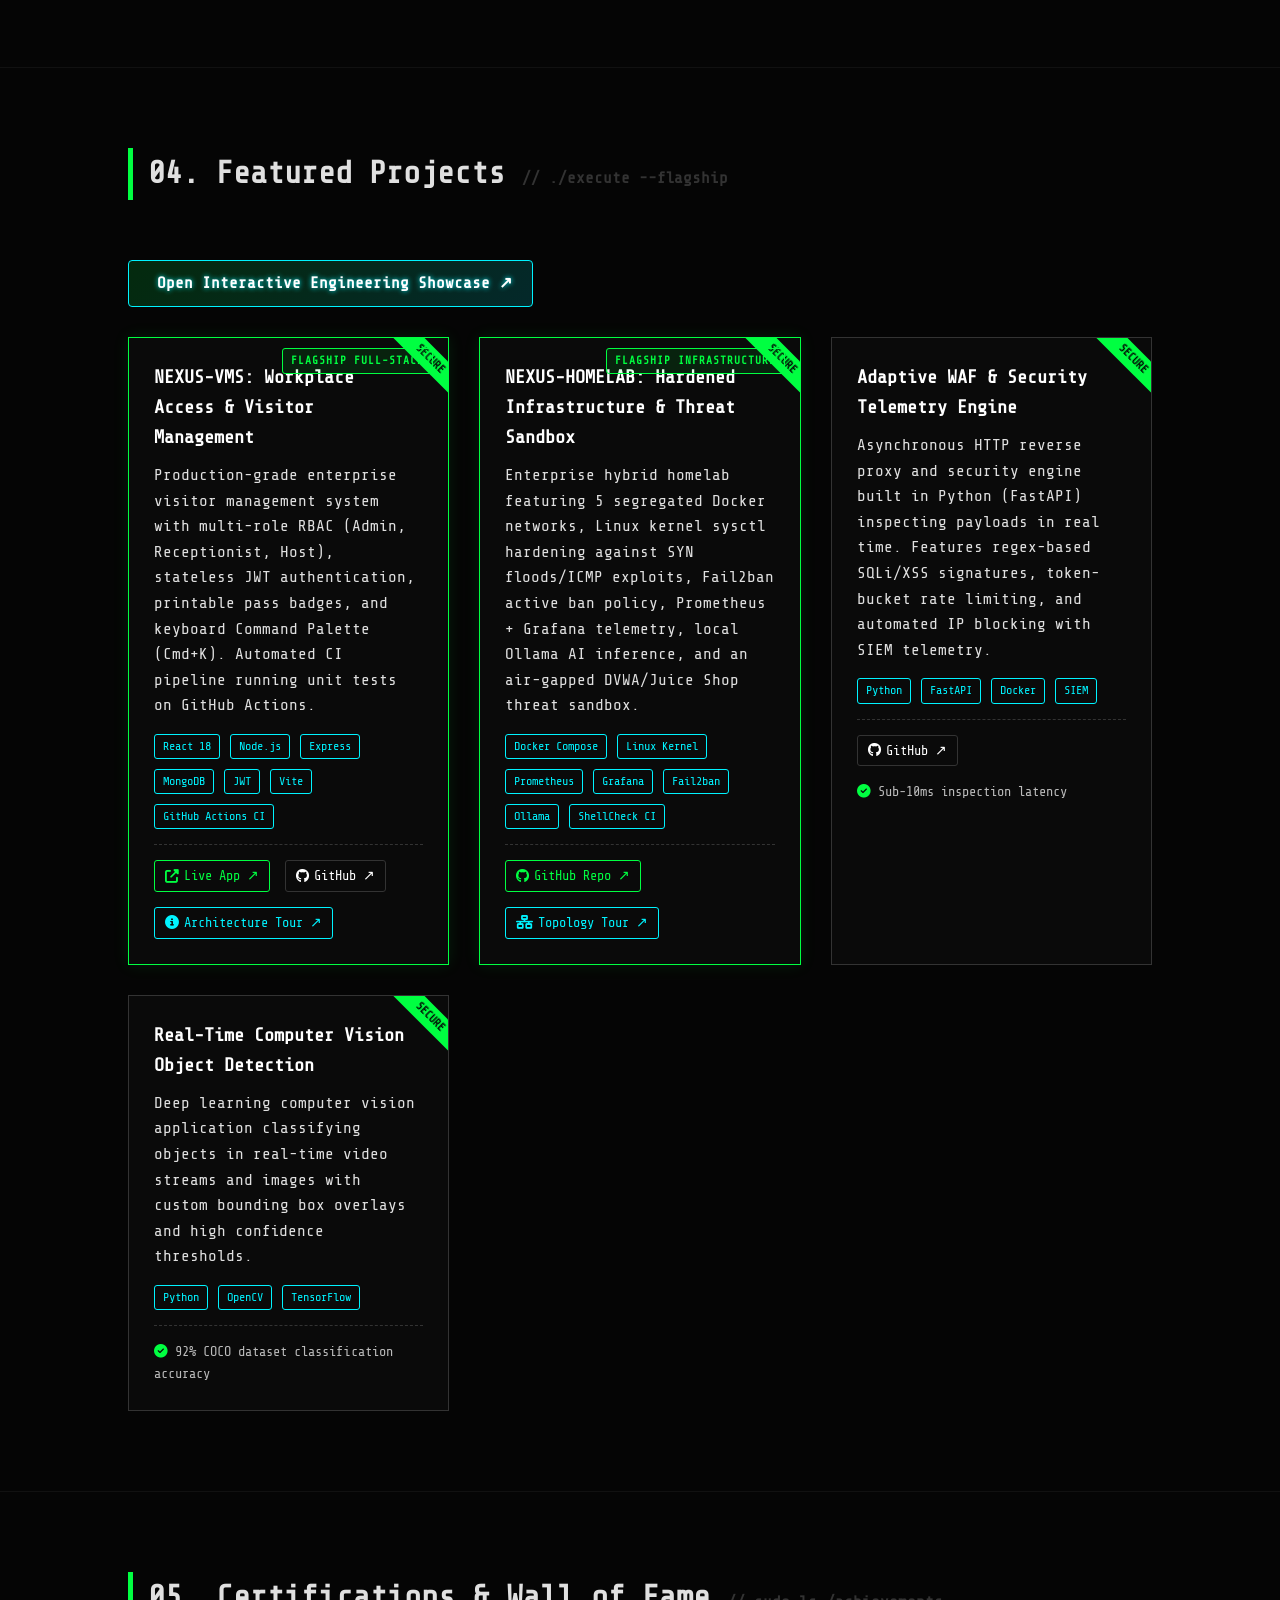
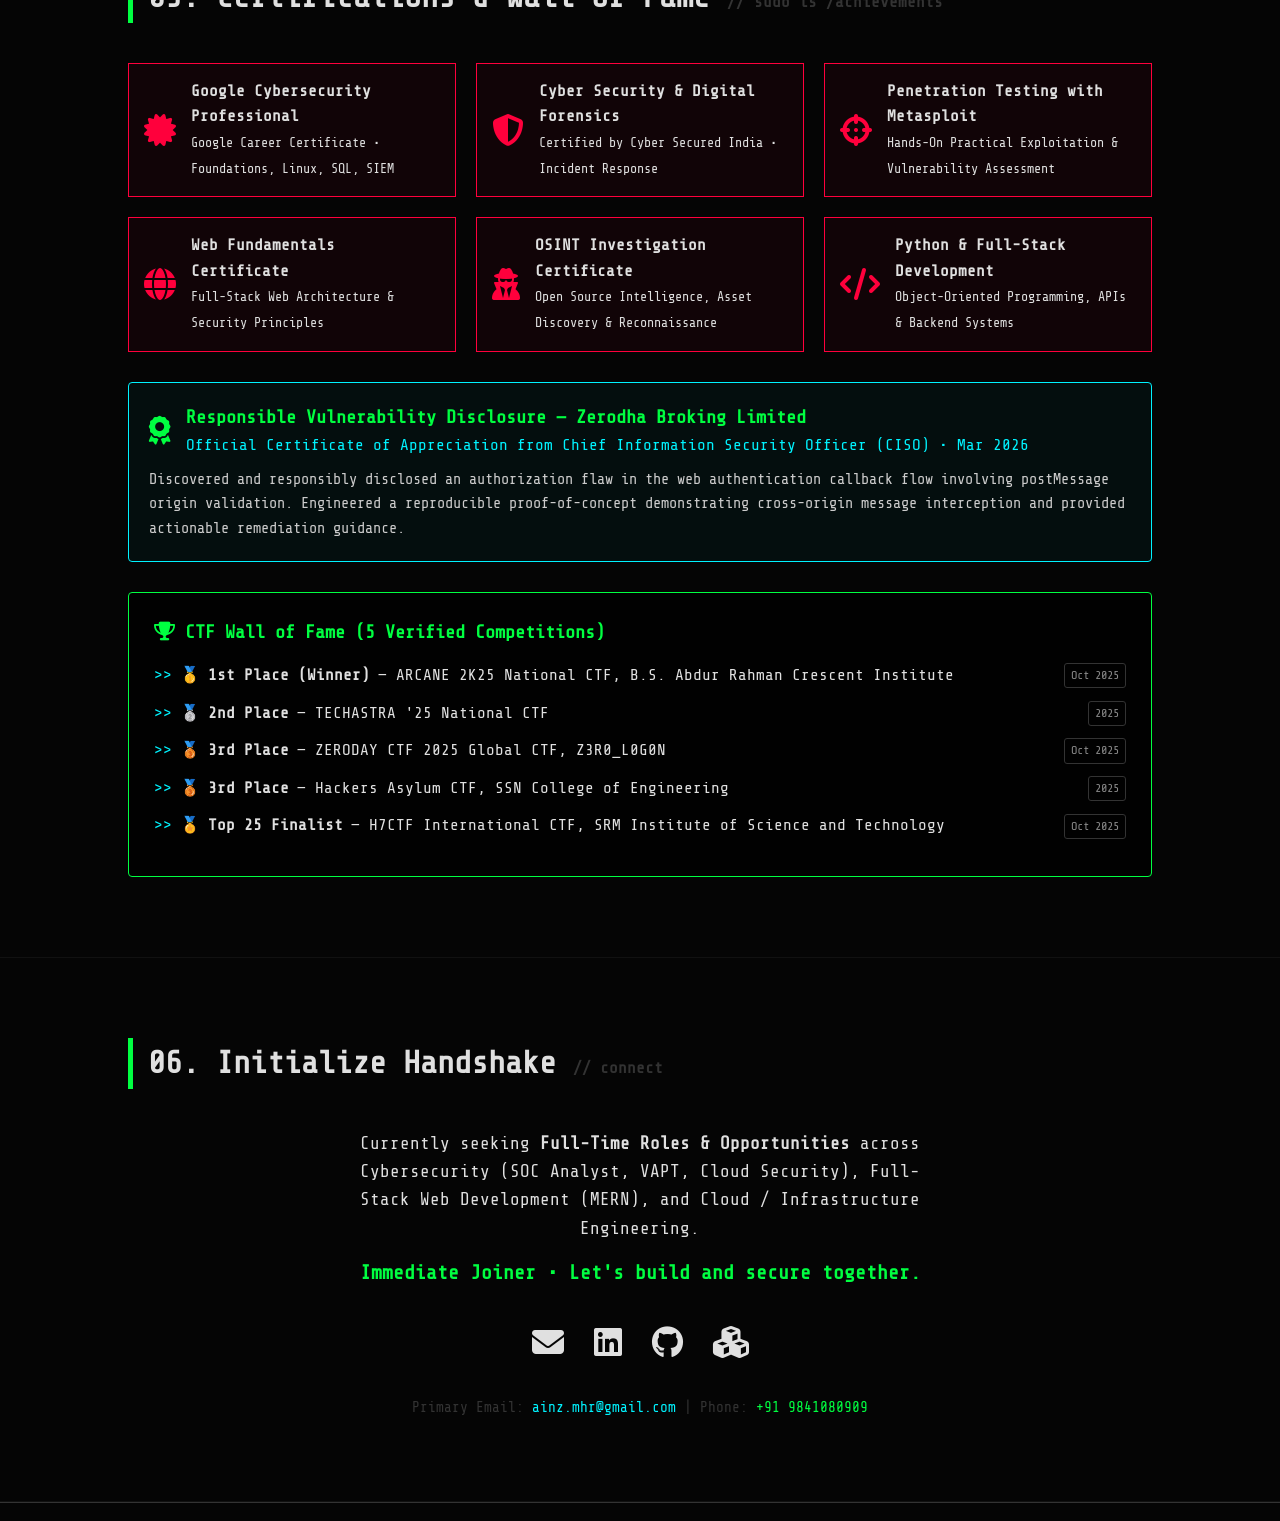
==== commit 25980175: "feat: overhaul portfolio with verified projects, CTF wall of fame, certifications, and showcase link" ====
--- a/index.html
+++ b/index.html
@@ -1,304 +1,428 @@
-<!DOCTYPE html>
-<html lang="en">
-<head>
-    <meta charset="UTF-8">
-    <meta name="viewport" content="width=device-width, initial-scale=1.0">
-    <title>Mohammed Habibur Rahman | SOC Analyst Portfolio</title>
-    <meta name="description" content="Cybersecurity Portfolio of Mohammed Habibur Rahman - SOC Analyst, Digital Forensics, and Security Researcher.">
-    
-    <!-- Google Fonts: Share Tech Mono for that Terminal Vibe -->
-    <link rel="preconnect" href="https://fonts.googleapis.com">
-    <link rel="preconnect" href="https://fonts.gstatic.com" crossorigin>
-    <link href="https://fonts.googleapis.com/css2?family=Share+Tech+Mono&display=swap" rel="stylesheet">
-    
-    <!-- FontAwesome for Icons -->
-    <link rel="stylesheet" href="https://cdnjs.cloudflare.com/ajax/libs/font-awesome/6.4.0/css/all.min.css">
-
-    <link rel="stylesheet" href="style.css">
-</head>
-<body>
-
-    <!-- Background Elements -->
-    <canvas id="matrix-canvas"></canvas>
-    <div class="scanlines"></div>
-
-    <!-- Navigation -->
-    <nav aria-label="main navigation">
-        <a href="#" class="logo">AINZ</a>
-        <ul class="nav-links">
-            <li><a href="#about">About</a></li>
-            <li><a href="#skills">Skills</a></li>
-            <li><a href="#experience">Experience</a></li>
-            <li><a href="#projects">Projects</a></li>
-            <li><a href="#contact">Contact</a></li>
-        </ul>
-
-        <button class="hamburger" aria-expanded="false" aria-label="Toggle mobile menu">
-            <span></span>
-            <span></span>
-            <span></span>
-        </button>
-    </nav>
-    <div class="mobile-nav">
-        <ul>
-            <li><a href="#about">About</a></li>
-            <li><a href="#skills">Skills</a></li>
-            <li><a href="#experience">Experience</a></li>
-            <li><a href="#projects">Projects</a></li>
-            <li><a href="#contact">Contact</a></li>
-        </ul>
-    </div>
-
-    <!-- Hero Section -->
-    <section class="hero">
-        <div class="glitch-wrapper">
-            <h1 class="glitch" data-text="Mohammed Habibur Rahman">Mohammed Habibur Rahman</h1>
-        </div>
-        <div class="tagline">
-            <span id="typewriter"></span><span class="cursor">|</span>
-        </div>
-        <div class="cta-buttons">
-            <a href="resume.pdf" class="btn" download><i class="fas fa-file-download"></i> Download Resume</a>
-            <a href="#projects" class="btn"><i class="fas fa-terminal"></i> View Projects</a>
-            <a href="#contact" class="btn"><i class="fas fa-envelope"></i> Contact Me</a>
-        </div>
-    </section>
-
-    <!-- About Section -->
-    <section id="about">
-        <h2 class="section-title">01. About Me <span>// whoami</span></h2>
-        <div class="about-content">
-            <div class="bio-text">
-                <p>
-                    <span class="highlight">root@ainz:~#</span> I am a dedicated Cybersecurity enthusiast and aspiring SOC Analyst with a strong foundation in Digital Forensics and Incident Response.
-                </p>
-                <p>
-                    My objective is to leverage my skills in SIEM (Splunk), network analysis, and ethical hacking to detect threats and defend critical infrastructure. I bridge the gap between offensive knowledge and defensive strategy.
-                </p>
-                <p>
-                    Currently focusing on <span class="cyan">Blue Team operations</span>, automating threat detection, and climbing the ranks in global CTF competitions.
-                </p>
-            </div>
-            <div class="terminal-window">
-                <div class="terminal-header">
-                    <div class="dot red-dot"></div>
-                    <div class="dot yellow-dot"></div>
-                    <div class="dot green-dot"></div>
-                </div>
-                <div class="terminal-body">
-                    <p>> Ainz.location</p>
-                    <p class="highlight">"India"</p>
-                    <br>
-                    <p>> Ainz.interests</p>
-                    <p class="highlight">["SOC", "Malware Analysis", "CTF", "Python"]</p>
-                    <br>
-                    <p>> Ainz.status</p>
-                    <p class="highlight">"Ready for Internship"</p>
-                </div>
-            </div>
-        </div>
-    </section>
-
-    <!-- Skills Section -->
-    <section id="skills">
-        <h2 class="section-title">02. Skills Matrix <span>// tools & arsenal</span></h2>
-        <div class="skills-grid">
-            <!-- Security Tools -->
-            <div class="skill-card">
-                <h3><i class="fas fa-shield-alt"></i> Security Operations</h3>
-                <div class="skill-bar">
-                    <div class="skill-name"><span>Splunk / SIEM</span><span>75%</span></div>
-                    <div class="progress-bg"><div class="progress-fill" style="width: 90%"></div></div>
-                </div>
-                <div class="skill-bar">
-                    <div class="skill-name"><span>Wireshark / PCAP</span><span>70%</span></div>
-                    <div class="progress-bg"><div class="progress-fill" style="width: 85%"></div></div>
-                </div>
-                <div class="skill-bar">
-                    <div class="skill-name"><span>Burp Suite</span><span>67%</span></div>
-                    <div class="progress-bg"><div class="progress-fill" style="width: 75%"></div></div>
-                </div>
-                <div class="skill-bar">
-                    <div class="skill-name"><span>Nmap / Recon</span><span>80%</span></div>
-                    <div class="progress-bg"><div class="progress-fill" style="width: 95%"></div></div>
-                </div>
-            </div>
-
-            <!-- Programming -->
-            <div class="skill-card">
-                <h3><i class="fas fa-code"></i> Scripting & Code</h3>
-                <div class="skill-bar">
-                    <div class="skill-name"><span>Python</span><span>80%</span></div>
-                    <div class="progress-bg"><div class="progress-fill" style="width: 85%"></div></div>
-                </div>
-                <div class="skill-bar">
-                    <div class="skill-name"><span>Bash / Shell</span><span>70%</span></div>
-                    <div class="progress-bg"><div class="progress-fill" style="width: 80%"></div></div>
-                </div>
-                <div class="skill-bar">
-                    <div class="skill-name"><span>SQL</span><span>65%</span></div>
-                    <div class="progress-bg"><div class="progress-fill" style="width: 70%"></div></div>
-                </div>
-            </div>
-
-            <!-- Infrastructure -->
-            <div class="skill-card">
-                <h3><i class="fas fa-server"></i> Infra & Cloud</h3>
-                <div class="skill-bar">
-                    <div class="skill-name"><span>Linux (Kali/Ubuntu)</span><span>90%</span></div>
-                    <div class="progress-bg"><div class="progress-fill" style="width: 90%"></div></div>
-                </div>
-                <div class="skill-bar">
-                    <div class="skill-name"><span>Docker</span><span>65%</span></div>
-                    <div class="progress-bg"><div class="progress-fill" style="width: 65%"></div></div>
-                </div>
-                <div class="skill-bar">
-                    <div class="skill-name"><span>AWS Basics</span><span>55%</span></div>
-                    <div class="progress-bg"><div class="progress-fill" style="width: 60%"></div></div>
-                </div>
-            </div>
-        </div>
-    </section>
-
-    <!-- Experience Section -->
-    <section id="experience">
-        <h2 class="section-title">03. Experience <span>// /var/log/career</span></h2>
-        <div class="timeline">
-            <div class="timeline-item">
-                <div class="timeline-date">Apr 2025 – Jul 2025</div>
-                <div class="timeline-role">Cybersecurity & Digital Forensics Intern</div>
-                <div class="timeline-company">Cyber Secured India</div>
-                <ul class="timeline-desc">
-                    <li>Analyzed 500+ security logs using SIEM tools to identify potential threats.</li>
-                    <li>Conducted digital forensics investigations on compromised endpoints.</li>
-                    <li>Assisted in vulnerability assessments and reporting for client networks.</li>
-                </ul>
-            </div>
-
-            <div class="timeline-item">
-                <div class="timeline-date">Jul 2023 – May 2025</div>
-                <div class="timeline-role">Freelance IT Support Technician</div>
-                <div class="timeline-company">Self-Employed</div>
-                <ul class="timeline-desc">
-                    <li>Resolved hardware and software issues for 50+ local clients.</li>
-                    <li>Implemented basic firewall rules and malware protection for small businesses.</li>
-                    <li>Managed data recovery operations and system optimizations.</li>
-                </ul>
-            </div>
-        </div>
-    </section>
-
-    <!-- Projects Section -->
-    <section id="projects">
-        <h2 class="section-title">04. Featured Projects <span>// ./execute</span></h2>
-        <div class="project-grid">
-            <!-- Project 3 -->
-            <div class="project-card">
-                <h3>Object Detection System</h3>
-                <p>Developed a real-time object detection system capable of identifying and classifying objects in video streams and images.</p>
-                <div class="tech-stack">
-                    <span class="tech-badge">Python</span>
-                    <span class="tech-badge">OpenCV</span>
-                    <span class="tech-badge">TensorFlow</span>
-                </div>
-                <div class="project-outcome">
-                    <i class="fas fa-check-circle highlight"></i> <strong>Outcome:</strong> Achieved 92% accuracy in detecting objects from the COCO dataset and implemented a custom model for specific object recognition.
-                </div>
-            </div>
-
-            <!-- Project 1 -->
-            <div class="project-card">
-                <h3>SOC Homelab Environment</h3>
-                <p>Designed and deployed a fully functional Security Operations Center homelab to simulate real-world attacks and defense strategies.</p>
-                <div class="tech-stack">
-                    <span class="tech-badge">Splunk</span>
-                    <span class="tech-badge">Sysmon</span>
-                    <span class="tech-badge">VirtualBox</span>
-                    <span class="tech-badge">Atomic Red Team</span>
-                </div>
-                <div class="project-outcome">
-                    <i class="fas fa-check-circle highlight"></i> <strong>Outcome:</strong> Successfully ingested telemetry data and created custom dashboards to visualize brute force and malware attacks.
-                </div>
-            </div>
-
-            <!-- Project 2 -->
-            <div class="project-card">
-                <h3>Adaptive WAF with Lightweight SIEM</h3>
-                <p>Developed a custom Web Application Firewall integrated with a lightweight SIEM solution to block SQLi and XSS attacks in real-time.</p>
-                <div class="tech-stack">
-                    <span class="tech-badge">Python</span>
-                    <span class="tech-badge">Flask</span>
-                    <span class="tech-badge">SQL</span>
-                    <span class="tech-badge">Regex</span>
-                </div>
-                <div class="project-outcome">
-                    <i class="fas fa-check-circle highlight"></i> <strong>Outcome:</strong> Reduced false positives by 15% through adaptive rule-tuning and automated IP blocking.
-                </div>
-            </div>
-        </div>
-    </section>
-
-    <!-- Certifications & CTF -->
-    <section id="achievements">
-        <h2 class="section-title">05. Certs & CTF <span>// sudo ls /certs</span></h2>
-        <div class="achievements-container">
-            <div class="cert-item">
-                <i class="fas fa-certificate cert-icon"></i>
-                <div>
-                    <h4>Cyber Security & Digital Forensics</h4>
-                    <small>Certified by Cyber Secured India</small>
-                </div>
-            </div>
-            <div class="cert-item">
-                <i class="fas fa-user-secret cert-icon"></i>
-                <div>
-                    <h4>OSINT Certificate</h4>
-                    <small>Open Source Intelligence Investigation</small>
-                </div>
-            </div>
-            <div class="cert-item">
-                <i class="fas fa-code cert-icon"></i>
-                <div>
-                    <h4>Python & Flask Course</h4>
-                    <small>Full Stack Development Principles</small>
-                </div>
-            </div>
-        </div>
-        
-        <div style="margin-top: 40px; border: 1px solid var(--neon-green); padding: 20px; background: #000;">
-            <h3 class="highlight">CTF Wall of Fame</h3>
-            <ul style="margin-top: 15px; list-style: none;">
-                <li><span class="cyan">>></span> 1st Place - ARCANE 2K25 (National)</li>
-                <li><span class="cyan">>></span> 2nd Place - TECHASTRA'25 (National)</li>
-                <li><span class="cyan">>></span> 3rd Place - ZERODAY CTF 2025 (Global)</li>
-                <li><span class="cyan">>></span> 3rd Place - Hackers Asylum CTF (National)</li>
-                <li><span class="cyan">>></span> Top 25 Finalist - H7CTF (National)</li>
-            </ul>
-        </div>
-    </section>
-
-    <!-- Contact Section -->
-    <section id="contact">
-        <h2 class="section-title">06. Initialize Handshake <span>// connect</span></h2>
-        <div class="contact-container">
-            <p>Currently looking for Internship opportunities in SOC Analysis, Digital Forensics, or IT Security.</p>
-            <p class="highlight" style="margin-top: 20px; font-size: 1.2rem;">Let's secure the network together.</p>
-            
-            <div class="contact-links">
-                <a href="mailto:Ainz.Mhr@gmail.com" title="Email"><i class="fas fa-envelope"></i></a>
-                <a href="https://linkedin.com/in/mhr-ainz" title="LinkedIn"><i class="fab fa-linkedin"></i></a>
-                <a href="https://github.com/AinzAmour" title="GitHub"><i class="fab fa-github"></i></a>
-            </div>
-        </div>
-    </section>
-
-    <footer>
-        <p>Designed by AinzAmour | Built with <HTML/CSS/JS></p>
-        <p style="opacity: 0.5; font-size: 0.7rem; margin-top: 5px;">System Status: ONLINE | Logs Cleared</p>
-        <p style="opacity: 0.3; font-size: 0.6rem; margin-top: 5px; font-style: italic;">Hint: Type 'hack' or triple-click the logo...</p>
-    </footer>
-
-    <script src="script.js"></script>
-</body>
-</html>
-
+<!DOCTYPE html>
+<html lang="en">
+<head>
+    <meta charset="UTF-8">
+    <meta name="viewport" content="width=device-width, initial-scale=1.0">
+    <title>Mohammed Habibur Rahman (Ainz) | Cybersecurity Analyst & Full-Stack Engineer</title>
+    <meta name="description" content="Portfolio of Mohammed Habibur Rahman (Ainz) — Cybersecurity Analyst, VAPT & AppSec Specialist, Full-Stack MERN Developer, and Linux Infrastructure Engineer.">
+    
+    <!-- Fonts -->
+    <link rel="preconnect" href="https://fonts.googleapis.com">
+    <link rel="preconnect" href="https://fonts.gstatic.com" crossorigin>
+    <link href="https://fonts.googleapis.com/css2?family=Fira+Code:wght@400;500;600;700&family=Outfit:wght@400;600;700;800&family=Share+Tech+Mono&display=swap" rel="stylesheet">
+    
+    <!-- FontAwesome -->
+    <link rel="stylesheet" href="https://cdnjs.cloudflare.com/ajax/libs/font-awesome/6.5.1/css/all.min.css">
+
+    <link rel="stylesheet" href="style.css">
+</head>
+<body>
+
+    <!-- Background Matrix & CRT scanlines -->
+    <canvas id="matrix-canvas"></canvas>
+    <div class="scanlines"></div>
+
+    <!-- Navigation -->
+    <nav aria-label="main navigation">
+        <a href="#" class="logo">AINZ<span class="cyan">.SPACE</span></a>
+        <ul class="nav-links">
+            <li><a href="#about">About</a></li>
+            <li><a href="#skills">Skills</a></li>
+            <li><a href="#experience">Experience</a></li>
+            <li><a href="#projects">Projects</a></li>
+            <li><a href="#achievements">Certs & CTF</a></li>
+            <li><a href="https://projects.ainz.space" target="_blank" class="showcase-nav-link"><i class="fas fa-rocket"></i> Showcase ↗</a></li>
+            <li><a href="#contact">Contact</a></li>
+        </ul>
+
+        <button class="hamburger" aria-expanded="false" aria-label="Toggle mobile menu">
+            <span></span>
+            <span></span>
+            <span></span>
+        </button>
+    </nav>
+    <div class="mobile-nav">
+        <ul>
+            <li><a href="#about">About</a></li>
+            <li><a href="#skills">Skills</a></li>
+            <li><a href="#experience">Experience</a></li>
+            <li><a href="#projects">Projects</a></li>
+            <li><a href="#achievements">Certs & CTF</a></li>
+            <li><a href="https://projects.ainz.space" target="_blank"><i class="fas fa-rocket"></i> Projects Showcase ↗</a></li>
+            <li><a href="#contact">Contact</a></li>
+        </ul>
+    </div>
+
+    <!-- Hero Section -->
+    <section class="hero">
+        <div class="status-badge-container">
+            <span class="pulse-dot"></span>
+            <span class="status-badge-text">STATUS: AVAILABLE FOR WORK & FULL-TIME OPPORTUNITIES</span>
+        </div>
+        <div class="glitch-wrapper">
+            <h1 class="glitch" data-text="MOHAMMED HABIBUR RAHMAN">MOHAMMED HABIBUR RAHMAN</h1>
+        </div>
+        <div class="tagline">
+            <span id="typewriter"></span><span class="cursor">|</span>
+        </div>
+        <p class="hero-subtext">
+            Cybersecurity Analyst &bull; VAPT & Application Security &bull; Full-Stack MERN &bull; Hardened Infrastructure
+        </p>
+        <div class="cta-buttons">
+            <a href="https://projects.ainz.space" target="_blank" class="btn btn-primary"><i class="fas fa-cubes"></i> Interactive Showcase ↗</a>
+            <a href="resume.pdf" class="btn btn-secondary" download><i class="fas fa-file-pdf"></i> Download Resume</a>
+            <a href="#projects" class="btn btn-secondary"><i class="fas fa-terminal"></i> View Projects</a>
+            <a href="#contact" class="btn btn-secondary"><i class="fas fa-envelope"></i> Contact Me</a>
+        </div>
+    </section>
+
+    <!-- About Section -->
+    <section id="about">
+        <h2 class="section-title">01. About Me <span>// whoami --verbose</span></h2>
+        <div class="about-content">
+            <div class="bio-text">
+                <p>
+                    <span class="highlight">root@ainz:~#</span> I am a versatile <strong>Cybersecurity Practitioner, Full-Stack Developer, and Infrastructure Engineer</strong> with a strong computer applications background (BCA, Dr. M.G.R. Educational and Research Institute).
+                </p>
+                <p>
+                    My core mission bridges <strong>offensive vulnerability research</strong> with <strong>defensive infrastructure hardening</strong> and <strong>scalable web engineering</strong>. Whether auditing REST APIs for broken object-level authorization (IDOR/BOLA), building multi-role MERN systems with stateless JWT authentication, or designing segregated Docker homelab enclaves with Prometheus telemetry — I build with enterprise rigor and security by design.
+                </p>
+                <p>
+                    Recognized with a formal <strong>Certificate of Appreciation from Zerodha's CISO</strong> for responsible disclosure, and a proven competitor with <strong>5 national/global CTF podium finishes</strong>.
+                </p>
+            </div>
+            <div class="terminal-window">
+                <div class="terminal-header">
+                    <div class="dot red-dot"></div>
+                    <div class="dot yellow-dot"></div>
+                    <div class="dot green-dot"></div>
+                    <span class="terminal-title">ainz@terminal: ~ (zsh)</span>
+                </div>
+                <div class="terminal-body">
+                    <p><span class="cyan">></span> Ainz.name</p>
+                    <p class="highlight">"Mohammed Habibur Rahman (Ainz)"</p>
+                    <br>
+                    <p><span class="cyan">></span> Ainz.focus</p>
+                    <p class="highlight">["Cybersecurity", "VAPT", "MERN Stack", "Cloud & DevOps"]</p>
+                    <br>
+                    <p><span class="cyan">></span> Ainz.accolades</p>
+                    <p class="highlight">["1st Place ARCANE 2K25", "Zerodha Responsible Disclosure", "2nd Place TECHASTRA '25"]</p>
+                    <br>
+                    <p><span class="cyan">></span> Ainz.availability</p>
+                    <p class="highlight" style="color: #00ff41;">"Ready for Work | Immediate Joiner"</p>
+                </div>
+            </div>
+        </div>
+    </section>
+
+    <!-- Skills Section -->
+    <section id="skills">
+        <h2 class="section-title">02. Skills Matrix <span>// tools & arsenal</span></h2>
+        <div class="skills-grid">
+            <!-- Security Operations & VAPT -->
+            <div class="skill-card">
+                <h3><i class="fas fa-shield-halved"></i> Security & VAPT</h3>
+                <div class="skill-bar">
+                    <div class="skill-name"><span>OWASP Top 10 / AppSec</span><span>90%</span></div>
+                    <div class="progress-bg"><div class="progress-fill" style="width: 90%"></div></div>
+                </div>
+                <div class="skill-bar">
+                    <div class="skill-name"><span>Burp Suite Pro / Postman</span><span>85%</span></div>
+                    <div class="progress-bg"><div class="progress-fill" style="width: 85%"></div></div>
+                </div>
+                <div class="skill-bar">
+                    <div class="skill-name"><span>Splunk & Wazuh SIEM</span><span>80%</span></div>
+                    <div class="progress-bg"><div class="progress-fill" style="width: 80%"></div></div>
+                </div>
+                <div class="skill-bar">
+                    <div class="skill-name"><span>Nmap & Wireshark PCAP</span><span>90%</span></div>
+                    <div class="progress-bg"><div class="progress-fill" style="width: 90%"></div></div>
+                </div>
+            </div>
+
+            <!-- Full-Stack Web Development -->
+            <div class="skill-card">
+                <h3><i class="fas fa-code"></i> Full-Stack Web (MERN)</h3>
+                <div class="skill-bar">
+                    <div class="skill-name"><span>React 18 & Vite</span><span>85%</span></div>
+                    <div class="progress-bg"><div class="progress-fill" style="width: 85%"></div></div>
+                </div>
+                <div class="skill-bar">
+                    <div class="skill-name"><span>Node.js & Express REST APIs</span><span>85%</span></div>
+                    <div class="progress-bg"><div class="progress-fill" style="width: 85%"></div></div>
+                </div>
+                <div class="skill-bar">
+                    <div class="skill-name"><span>MongoDB Atlas / Mongoose</span><span>80%</span></div>
+                    <div class="progress-bg"><div class="progress-fill" style="width: 80%"></div></div>
+                </div>
+                <div class="skill-bar">
+                    <div class="skill-name"><span>Tailwind CSS & Responsive UI</span><span>90%</span></div>
+                    <div class="progress-bg"><div class="progress-fill" style="width: 90%"></div></div>
+                </div>
+            </div>
+
+            <!-- Scripting & Automation -->
+            <div class="skill-card">
+                <h3><i class="fas fa-terminal"></i> Scripting & Backend</h3>
+                <div class="skill-bar">
+                    <div class="skill-name"><span>Python 3 (FastAPI, OOP)</span><span>85%</span></div>
+                    <div class="progress-bg"><div class="progress-fill" style="width: 85%"></div></div>
+                </div>
+                <div class="skill-bar">
+                    <div class="skill-name"><span>Bash Shell Automation</span><span>80%</span></div>
+                    <div class="progress-bg"><div class="progress-fill" style="width: 80%"></div></div>
+                </div>
+                <div class="skill-bar">
+                    <div class="skill-name"><span>SQL (PostgreSQL / SQLite)</span><span>75%</span></div>
+                    <div class="progress-bg"><div class="progress-fill" style="width: 75%"></div></div>
+                </div>
+                <div class="skill-bar">
+                    <div class="skill-name"><span>JWT Authentication & RBAC</span><span>90%</span></div>
+                    <div class="progress-bg"><div class="progress-fill" style="width: 90%"></div></div>
+                </div>
+            </div>
+
+            <!-- Infrastructure & Cloud -->
+            <div class="skill-card">
+                <h3><i class="fas fa-server"></i> Cloud & Infrastructure</h3>
+                <div class="skill-bar">
+                    <div class="skill-name"><span>Docker & Docker Compose</span><span>85%</span></div>
+                    <div class="progress-bg"><div class="progress-fill" style="width: 85%"></div></div>
+                </div>
+                <div class="skill-bar">
+                    <div class="skill-name"><span>Linux Kernel (sysctl, UFW)</span><span>90%</span></div>
+                    <div class="progress-bg"><div class="progress-fill" style="width: 90%"></div></div>
+                </div>
+                <div class="skill-bar">
+                    <div class="skill-name"><span>Prometheus & Grafana</span><span>80%</span></div>
+                    <div class="progress-bg"><div class="progress-fill" style="width: 80%"></div></div>
+                </div>
+                <div class="skill-bar">
+                    <div class="skill-name"><span>AWS Fundamentals & CI/CD</span><span>75%</span></div>
+                    <div class="progress-bg"><div class="progress-fill" style="width: 75%"></div></div>
+                </div>
+            </div>
+        </div>
+    </section>
+
+    <!-- Experience Section -->
+    <section id="experience">
+        <h2 class="section-title">03. Experience <span>// /var/log/career</span></h2>
+        <div class="timeline">
+            <div class="timeline-item">
+                <div class="timeline-date">Apr 2025 – Jul 2025</div>
+                <div class="timeline-role">Cyber Security Specialist & Digital Forensics Intern</div>
+                <div class="timeline-company">Cyber Secured India &bull; Internship</div>
+                <ul class="timeline-desc">
+                    <li>Triaged and analyzed 500+ security events across SIEM solutions to identify anomalous network activity and threat indicators.</li>
+                    <li>Executed digital forensics tasks including disk imaging, evidence preservation, memory dump analysis, and file recovery.</li>
+                    <li>Conducted vulnerability assessments and port enumerations on client networks, preparing executive mitigation blueprints.</li>
+                </ul>
+            </div>
+
+            <div class="timeline-item">
+                <div class="timeline-date">Oct 2022 – Jul 2025</div>
+                <div class="timeline-role">Information Technology Support Technician</div>
+                <div class="timeline-company">Personal Project for Local Clients & Small Businesses &bull; Chennai, India</div>
+                <ul class="timeline-desc">
+                    <li>Assembled, diagnosed, and repaired 40+ custom PC and laptop systems for local clients based on performance and budget constraints.</li>
+                    <li>Resolved 150+ technical incidents across Windows/Linux operating systems, peripheral devices, driver conflicts, and malware remediation.</li>
+                    <li>Configured Wi-Fi routers, firewalls, and network subnets, improving network efficiency by 20% and reducing client-reported outages.</li>
+                </ul>
+            </div>
+        </div>
+    </section>
+
+    <!-- Featured Projects Section -->
+    <section id="projects">
+        <div class="section-header-flex">
+            <h2 class="section-title">04. Featured Projects <span>// ./execute --flagship</span></h2>
+            <a href="https://projects.ainz.space" target="_blank" class="showcase-banner-btn">
+                <i class="fas fa-sparkles"></i> Open Interactive Engineering Showcase ↗
+            </a>
+        </div>
+        
+        <div class="project-grid">
+            <!-- Project 1: NEXUS-VMS -->
+            <div class="project-card featured-highlight">
+                <div class="project-badge">FLAGSHIP FULL-STACK</div>
+                <h3>NEXUS-VMS: Workplace Access & Visitor Management</h3>
+                <p>Production-grade enterprise visitor management system with multi-role RBAC (Admin, Receptionist, Host), stateless JWT authentication, printable pass badges, and keyboard Command Palette (Cmd+K). Automated CI pipeline running unit tests on GitHub Actions.</p>
+                <div class="tech-stack">
+                    <span class="tech-badge">React 18</span>
+                    <span class="tech-badge">Node.js</span>
+                    <span class="tech-badge">Express</span>
+                    <span class="tech-badge">MongoDB</span>
+                    <span class="tech-badge">JWT</span>
+                    <span class="tech-badge">Vite</span>
+                    <span class="tech-badge">GitHub Actions CI</span>
+                </div>
+                <div class="project-outcome">
+                    <a href="https://nexus-vpms.vercel.app" target="_blank" class="proj-link live-link"><i class="fas fa-external-link-alt"></i> Live App ↗</a>
+                    <a href="https://github.com/AinzAmour/NEXUS-VMS" target="_blank" class="proj-link"><i class="fab fa-github"></i> GitHub ↗</a>
+                    <a href="https://projects.ainz.space#nexus-vms" target="_blank" class="proj-link highlight-link"><i class="fas fa-info-circle"></i> Architecture Tour ↗</a>
+                </div>
+            </div>
+
+            <!-- Project 2: NEXUS-HOMELAB -->
+            <div class="project-card featured-highlight">
+                <div class="project-badge">FLAGSHIP INFRASTRUCTURE</div>
+                <h3>NEXUS-HOMELAB: Hardened Infrastructure & Threat Sandbox</h3>
+                <p>Enterprise hybrid homelab featuring 5 segregated Docker networks, Linux kernel sysctl hardening against SYN floods/ICMP exploits, Fail2ban active ban policy, Prometheus + Grafana telemetry, local Ollama AI inference, and an air-gapped DVWA/Juice Shop threat sandbox.</p>
+                <div class="tech-stack">
+                    <span class="tech-badge">Docker Compose</span>
+                    <span class="tech-badge">Linux Kernel</span>
+                    <span class="tech-badge">Prometheus</span>
+                    <span class="tech-badge">Grafana</span>
+                    <span class="tech-badge">Fail2ban</span>
+                    <span class="tech-badge">Ollama</span>
+                    <span class="tech-badge">ShellCheck CI</span>
+                </div>
+                <div class="project-outcome">
+                    <a href="https://github.com/AinzAmour/NEXUS-HOMELAB" target="_blank" class="proj-link live-link"><i class="fab fa-github"></i> GitHub Repo ↗</a>
+                    <a href="https://projects.ainz.space#nexus-homelab" target="_blank" class="proj-link highlight-link"><i class="fas fa-network-wired"></i> Topology Tour ↗</a>
+                </div>
+            </div>
+
+            <!-- Project 3: Adaptive WAF -->
+            <div class="project-card">
+                <h3>Adaptive WAF & Security Telemetry Engine</h3>
+                <p>Asynchronous HTTP reverse proxy and security engine built in Python (FastAPI) inspecting payloads in real time. Features regex-based SQLi/XSS signatures, token-bucket rate limiting, and automated IP blocking with SIEM telemetry.</p>
+                <div class="tech-stack">
+                    <span class="tech-badge">Python</span>
+                    <span class="tech-badge">FastAPI</span>
+                    <span class="tech-badge">Docker</span>
+                    <span class="tech-badge">SIEM</span>
+                </div>
+                <div class="project-outcome">
+                    <a href="https://github.com/AinzAmour/Adaptive-WAF-SIEM-Intergration" target="_blank" class="proj-link"><i class="fab fa-github"></i> GitHub ↗</a>
+                    <span class="proj-meta"><i class="fas fa-check-circle highlight"></i> Sub-10ms inspection latency</span>
+                </div>
+            </div>
+
+            <!-- Project 4: Object Detection System -->
+            <div class="project-card">
+                <h3>Real-Time Computer Vision Object Detection</h3>
+                <p>Deep learning computer vision application classifying objects in real-time video streams and images with custom bounding box overlays and high confidence thresholds.</p>
+                <div class="tech-stack">
+                    <span class="tech-badge">Python</span>
+                    <span class="tech-badge">OpenCV</span>
+                    <span class="tech-badge">TensorFlow</span>
+                </div>
+                <div class="project-outcome">
+                    <span class="proj-meta"><i class="fas fa-check-circle highlight"></i> 92% COCO dataset classification accuracy</span>
+                </div>
+            </div>
+        </div>
+    </section>
+
+    <!-- Certifications & CTF Section -->
+    <section id="achievements">
+        <h2 class="section-title">05. Certifications & Wall of Fame <span>// sudo ls /achievements</span></h2>
+        
+        <div class="achievements-container">
+            <div class="cert-item">
+                <i class="fas fa-certificate cert-icon"></i>
+                <div>
+                    <h4>Google Cybersecurity Professional</h4>
+                    <small>Google Career Certificate &bull; Foundations, Linux, SQL, SIEM</small>
+                </div>
+            </div>
+            <div class="cert-item">
+                <i class="fas fa-shield-alt cert-icon"></i>
+                <div>
+                    <h4>Cyber Security & Digital Forensics</h4>
+                    <small>Certified by Cyber Secured India &bull; Incident Response</small>
+                </div>
+            </div>
+            <div class="cert-item">
+                <i class="fas fa-crosshairs cert-icon"></i>
+                <div>
+                    <h4>Penetration Testing with Metasploit</h4>
+                    <small>Hands-On Practical Exploitation & Vulnerability Assessment</small>
+                </div>
+            </div>
+            <div class="cert-item">
+                <i class="fas fa-globe cert-icon"></i>
+                <div>
+                    <h4>Web Fundamentals Certificate</h4>
+                    <small>Full-Stack Web Architecture & Security Principles</small>
+                </div>
+            </div>
+            <div class="cert-item">
+                <i class="fas fa-user-secret cert-icon"></i>
+                <div>
+                    <h4>OSINT Investigation Certificate</h4>
+                    <small>Open Source Intelligence, Asset Discovery & Reconnaissance</small>
+                </div>
+            </div>
+            <div class="cert-item">
+                <i class="fas fa-code cert-icon"></i>
+                <div>
+                    <h4>Python & Full-Stack Development</h4>
+                    <small>Object-Oriented Programming, APIs & Backend Systems</small>
+                </div>
+            </div>
+        </div>
+        
+        <!-- Responsible Disclosure Spotlight -->
+        <div class="zerodha-banner">
+            <div class="zerodha-header">
+                <i class="fas fa-award highlight" style="font-size: 1.8rem;"></i>
+                <div>
+                    <h3 class="highlight">Responsible Vulnerability Disclosure — Zerodha Broking Limited</h3>
+                    <p class="cyan">Official Certificate of Appreciation from Chief Information Security Officer (CISO) &bull; Mar 2026</p>
+                </div>
+            </div>
+            <p style="margin-top: 10px; color: #ccc; font-size: 0.95rem;">
+                Discovered and responsibly disclosed an authorization flaw in the web authentication callback flow involving postMessage origin validation. Engineered a reproducible proof-of-concept demonstrating cross-origin message interception and provided actionable remediation guidance.
+            </p>
+        </div>
+
+        <!-- CTF Wall of Fame -->
+        <div class="ctf-box">
+            <h3 class="highlight"><i class="fas fa-trophy"></i> CTF Wall of Fame (5 Verified Competitions)</h3>
+            <ul class="ctf-list">
+                <li><span class="cyan">>></span> 🥇 <strong>1st Place (Winner)</strong> &mdash; ARCANE 2K25 National CTF, B.S. Abdur Rahman Crescent Institute <span class="tag">Oct 2025</span></li>
+                <li><span class="cyan">>></span> 🥈 <strong>2nd Place</strong> &mdash; TECHASTRA '25 National CTF <span class="tag">2025</span></li>
+                <li><span class="cyan">>></span> 🥉 <strong>3rd Place</strong> &mdash; ZERODAY CTF 2025 Global CTF, Z3R0_L0G0N <span class="tag">Oct 2025</span></li>
+                <li><span class="cyan">>></span> 🥉 <strong>3rd Place</strong> &mdash; Hackers Asylum CTF, SSN College of Engineering <span class="tag">2025</span></li>
+                <li><span class="cyan">>></span> 🏅 <strong>Top 25 Finalist</strong> &mdash; H7CTF International CTF, SRM Institute of Science and Technology <span class="tag">Oct 2025</span></li>
+            </ul>
+        </div>
+    </section>
+
+    <!-- Contact Section -->
+    <section id="contact">
+        <h2 class="section-title">06. Initialize Handshake <span>// connect</span></h2>
+        <div class="contact-container">
+            <p style="font-size: 1.1rem;">
+                Currently seeking <strong>Full-Time Roles & Opportunities</strong> across Cybersecurity (SOC Analyst, VAPT, Cloud Security), Full-Stack Web Development (MERN), and Cloud / Infrastructure Engineering.
+            </p>
+            <p class="highlight" style="margin-top: 15px; font-size: 1.25rem; font-weight: bold;">
+                Immediate Joiner &bull; Let's build and secure together.
+            </p>
+            
+            <div class="contact-links">
+                <a href="mailto:ainz.mhr@gmail.com" title="Email: ainz.mhr@gmail.com"><i class="fas fa-envelope"></i></a>
+                <a href="https://linkedin.com/in/mhr-ainz" target="_blank" title="LinkedIn: in/mhr-ainz"><i class="fab fa-linkedin"></i></a>
+                <a href="https://github.com/AinzAmour" target="_blank" title="GitHub: AinzAmour"><i class="fab fa-github"></i></a>
+                <a href="https://projects.ainz.space" target="_blank" title="Projects Showcase"><i class="fas fa-cubes"></i></a>
+            </div>
+            
+            <div style="margin-top: 25px;">
+                <span style="color: var(--dim-gray); font-size: 0.9rem;">Primary Email: <a href="mailto:ainz.mhr@gmail.com" class="cyan">ainz.mhr@gmail.com</a> | Phone: <span class="highlight">+91 9841080909</span></span>
+            </div>
+        </div>
+    </section>
+
+    <footer>
+        <p>Designed & Engineered by <strong>Mohammed Habibur Rahman (Ainz)</strong> &bull; Deployed at <a href="https://ainz.space" class="highlight">ainz.space</a></p>
+        <p style="opacity: 0.7; font-size: 0.8rem; margin-top: 5px;">
+            Showcase: <a href="https://projects.ainz.space" class="cyan">projects.ainz.space ↗</a> &bull; System Status: <span style="color: #00ff41;">READY FOR WORK</span>
+        </p>
+    </footer>
+
+    <script src="script.js"></script>
+</body>
+</html>
--- a/style.css
+++ b/style.css
@@ -482,3 +482,228 @@
     --card-bg: #0a0a0a;
     --text-color: #e0e0e0;
 }
+
+
+/* --- MODERN ENHANCEMENTS FOR AINZ.SPACE --- */
+.status-badge-container {
+    display: inline-flex;
+    align-items: center;
+    gap: 8px;
+    background: rgba(0, 255, 65, 0.08);
+    border: 1px solid rgba(0, 255, 65, 0.4);
+    padding: 6px 16px;
+    border-radius: 20px;
+    margin-bottom: 20px;
+    font-size: 0.85rem;
+    letter-spacing: 1px;
+}
+
+.pulse-dot {
+    width: 8px;
+    height: 8px;
+    background: var(--neon-green);
+    border-radius: 50%;
+    box-shadow: 0 0 10px var(--neon-green);
+    animation: pulse 1.5s infinite;
+}
+
+@keyframes pulse {
+    0% { transform: scale(0.9); opacity: 0.7; }
+    50% { transform: scale(1.3); opacity: 1; box-shadow: 0 0 15px var(--neon-green); }
+    100% { transform: scale(0.9); opacity: 0.7; }
+}
+
+.status-badge-text {
+    color: var(--neon-green);
+    font-weight: bold;
+}
+
+.hero-subtext {
+    color: #a0a0a0;
+    font-size: 1.1rem;
+    margin-top: 10px;
+    letter-spacing: 1px;
+}
+
+.showcase-nav-link {
+    background: rgba(0, 243, 255, 0.1);
+    border: 1px solid var(--neon-cyan) !important;
+    padding: 6px 14px;
+    border-radius: 4px;
+    color: var(--neon-cyan) !important;
+    text-shadow: 0 0 8px rgba(0, 243, 255, 0.4);
+    transition: all 0.3s ease;
+}
+
+.showcase-nav-link:hover {
+    background: var(--neon-cyan) !important;
+    color: #000 !important;
+    box-shadow: 0 0 15px var(--neon-cyan);
+}
+
+.btn-primary {
+    background: var(--neon-green) !important;
+    color: #000 !important;
+    border-color: var(--neon-green) !important;
+    box-shadow: 0 0 15px rgba(0, 255, 65, 0.4);
+}
+
+.btn-primary:hover {
+    background: #00e038 !important;
+    box-shadow: 0 0 25px var(--neon-green);
+}
+
+.btn-secondary {
+    border-color: var(--dim-gray);
+    color: #fff;
+}
+
+.btn-secondary:hover {
+    border-color: var(--neon-cyan);
+    color: var(--neon-cyan);
+    box-shadow: 0 0 15px rgba(0, 243, 255, 0.3);
+}
+
+.section-header-flex {
+    display: flex;
+    justify-content: space-between;
+    align-items: center;
+    flex-wrap: wrap;
+    gap: 20px;
+    margin-bottom: 30px;
+}
+
+.showcase-banner-btn {
+    display: inline-flex;
+    align-items: center;
+    gap: 8px;
+    background: linear-gradient(135deg, rgba(0, 255, 65, 0.15), rgba(0, 243, 255, 0.15));
+    border: 1px solid var(--neon-cyan);
+    padding: 10px 20px;
+    border-radius: 4px;
+    color: #fff;
+    font-weight: bold;
+    text-shadow: 0 0 5px var(--neon-cyan);
+    transition: all 0.3s;
+}
+
+.showcase-banner-btn:hover {
+    background: var(--neon-cyan);
+    color: #000;
+    box-shadow: 0 0 20px var(--neon-cyan);
+}
+
+.featured-highlight {
+    border: 1px solid var(--neon-green) !important;
+    box-shadow: 0 0 15px rgba(0, 255, 65, 0.1);
+    position: relative;
+}
+
+.project-badge {
+    position: absolute;
+    top: 10px;
+    right: 15px;
+    font-size: 0.7rem;
+    font-weight: bold;
+    color: var(--neon-green);
+    background: rgba(0, 255, 65, 0.1);
+    padding: 3px 8px;
+    border: 1px solid var(--neon-green);
+    border-radius: 3px;
+    letter-spacing: 1px;
+}
+
+.project-outcome {
+    display: flex;
+    align-items: center;
+    gap: 15px;
+    flex-wrap: wrap;
+    margin-top: 15px;
+}
+
+.proj-link {
+    display: inline-flex;
+    align-items: center;
+    gap: 5px;
+    font-size: 0.85rem;
+    color: #fff;
+    border: 1px solid var(--dim-gray);
+    padding: 4px 10px;
+    border-radius: 3px;
+    transition: 0.2s;
+}
+
+.proj-link:hover {
+    border-color: var(--neon-cyan);
+    color: var(--neon-cyan);
+}
+
+.live-link {
+    border-color: var(--neon-green);
+    color: var(--neon-green);
+}
+
+.live-link:hover {
+    background: var(--neon-green);
+    color: #000;
+}
+
+.highlight-link {
+    border-color: var(--neon-cyan);
+    color: var(--neon-cyan);
+}
+
+.highlight-link:hover {
+    background: var(--neon-cyan);
+    color: #000;
+}
+
+.proj-meta {
+    font-size: 0.85rem;
+    color: #bbb;
+}
+
+.zerodha-banner {
+    margin-top: 30px;
+    border: 1px solid var(--neon-cyan);
+    padding: 20px;
+    background: rgba(0, 243, 255, 0.04);
+    border-radius: 4px;
+}
+
+.zerodha-header {
+    display: flex;
+    align-items: center;
+    gap: 15px;
+}
+
+.ctf-box {
+    margin-top: 30px;
+    border: 1px solid var(--neon-green);
+    padding: 25px;
+    background: rgba(0, 0, 0, 0.7);
+    border-radius: 4px;
+}
+
+.ctf-list {
+    margin-top: 15px;
+    list-style: none;
+}
+
+.ctf-list li {
+    margin-bottom: 12px;
+    font-size: 1rem;
+    display: flex;
+    align-items: center;
+    flex-wrap: wrap;
+    gap: 8px;
+}
+
+.ctf-list .tag {
+    font-size: 0.75rem;
+    color: #888;
+    margin-left: auto;
+    border: 1px solid #333;
+    padding: 2px 6px;
+    border-radius: 3px;
+}
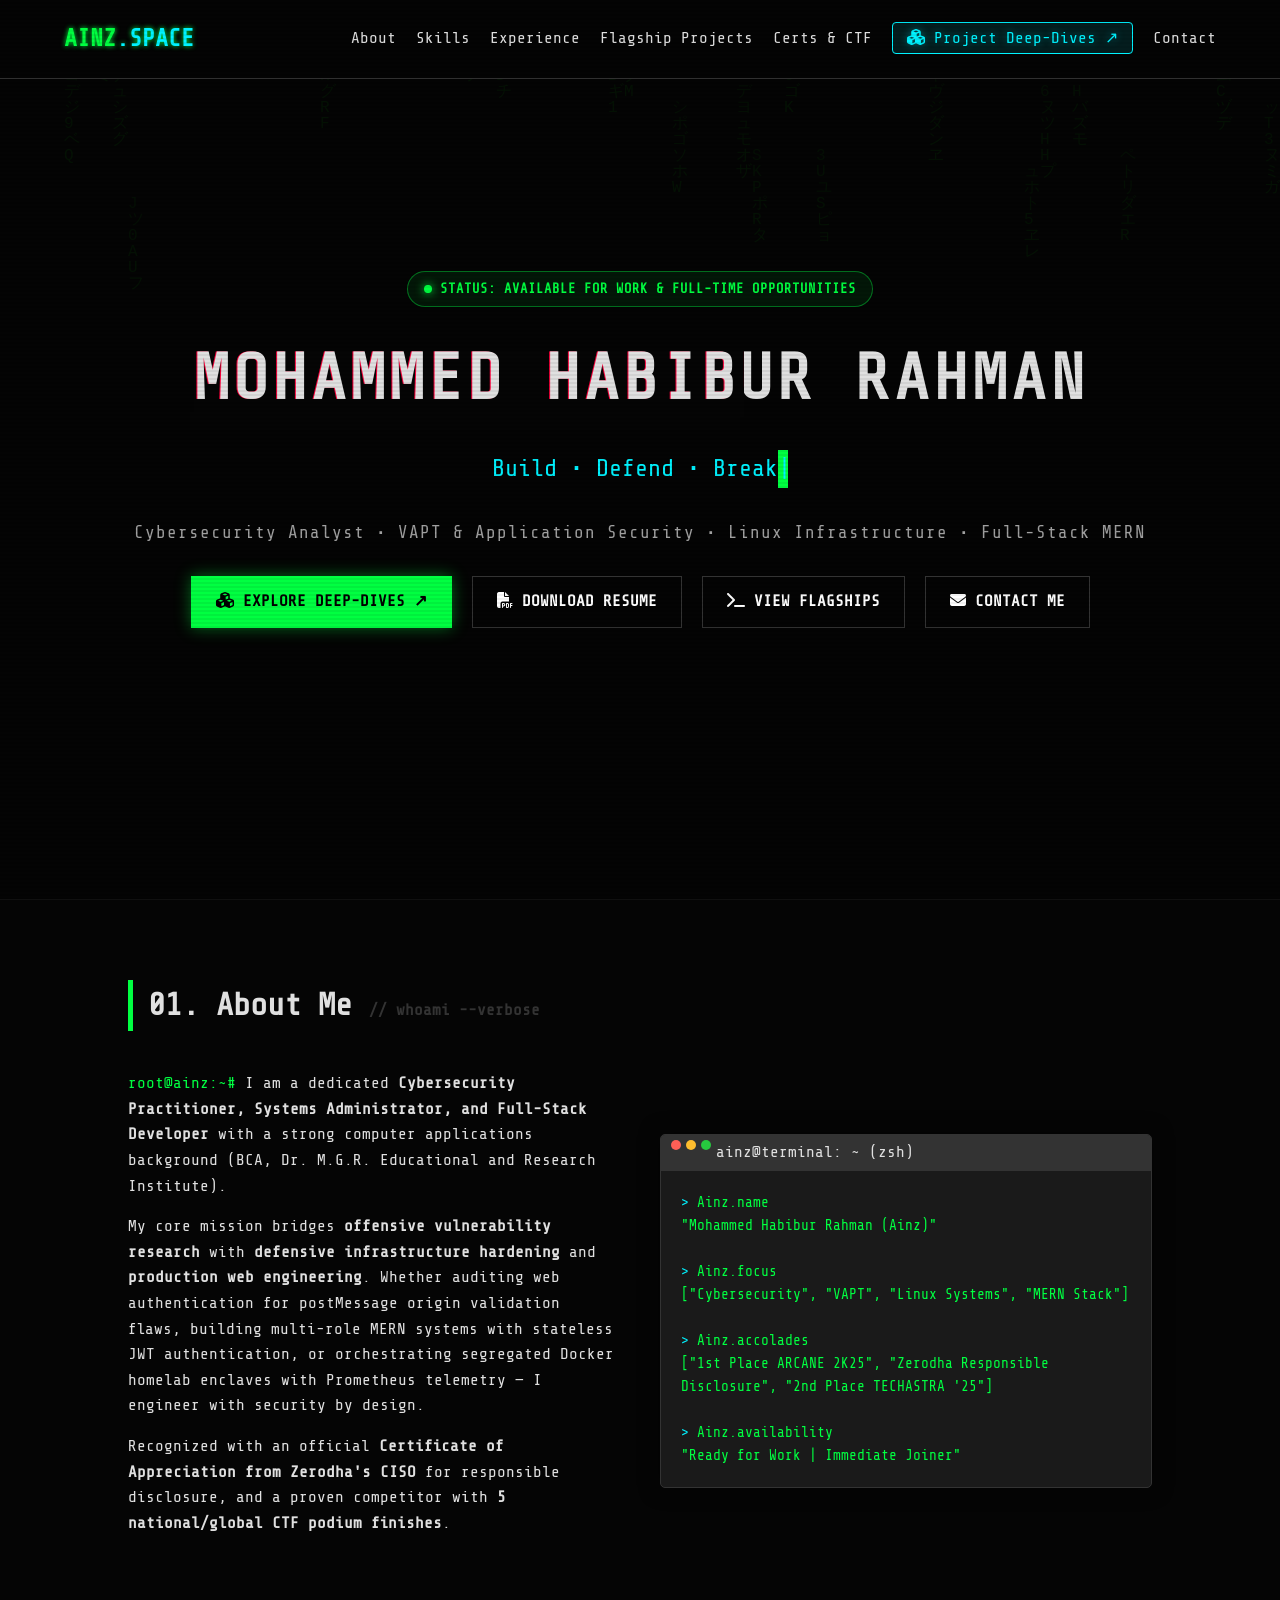
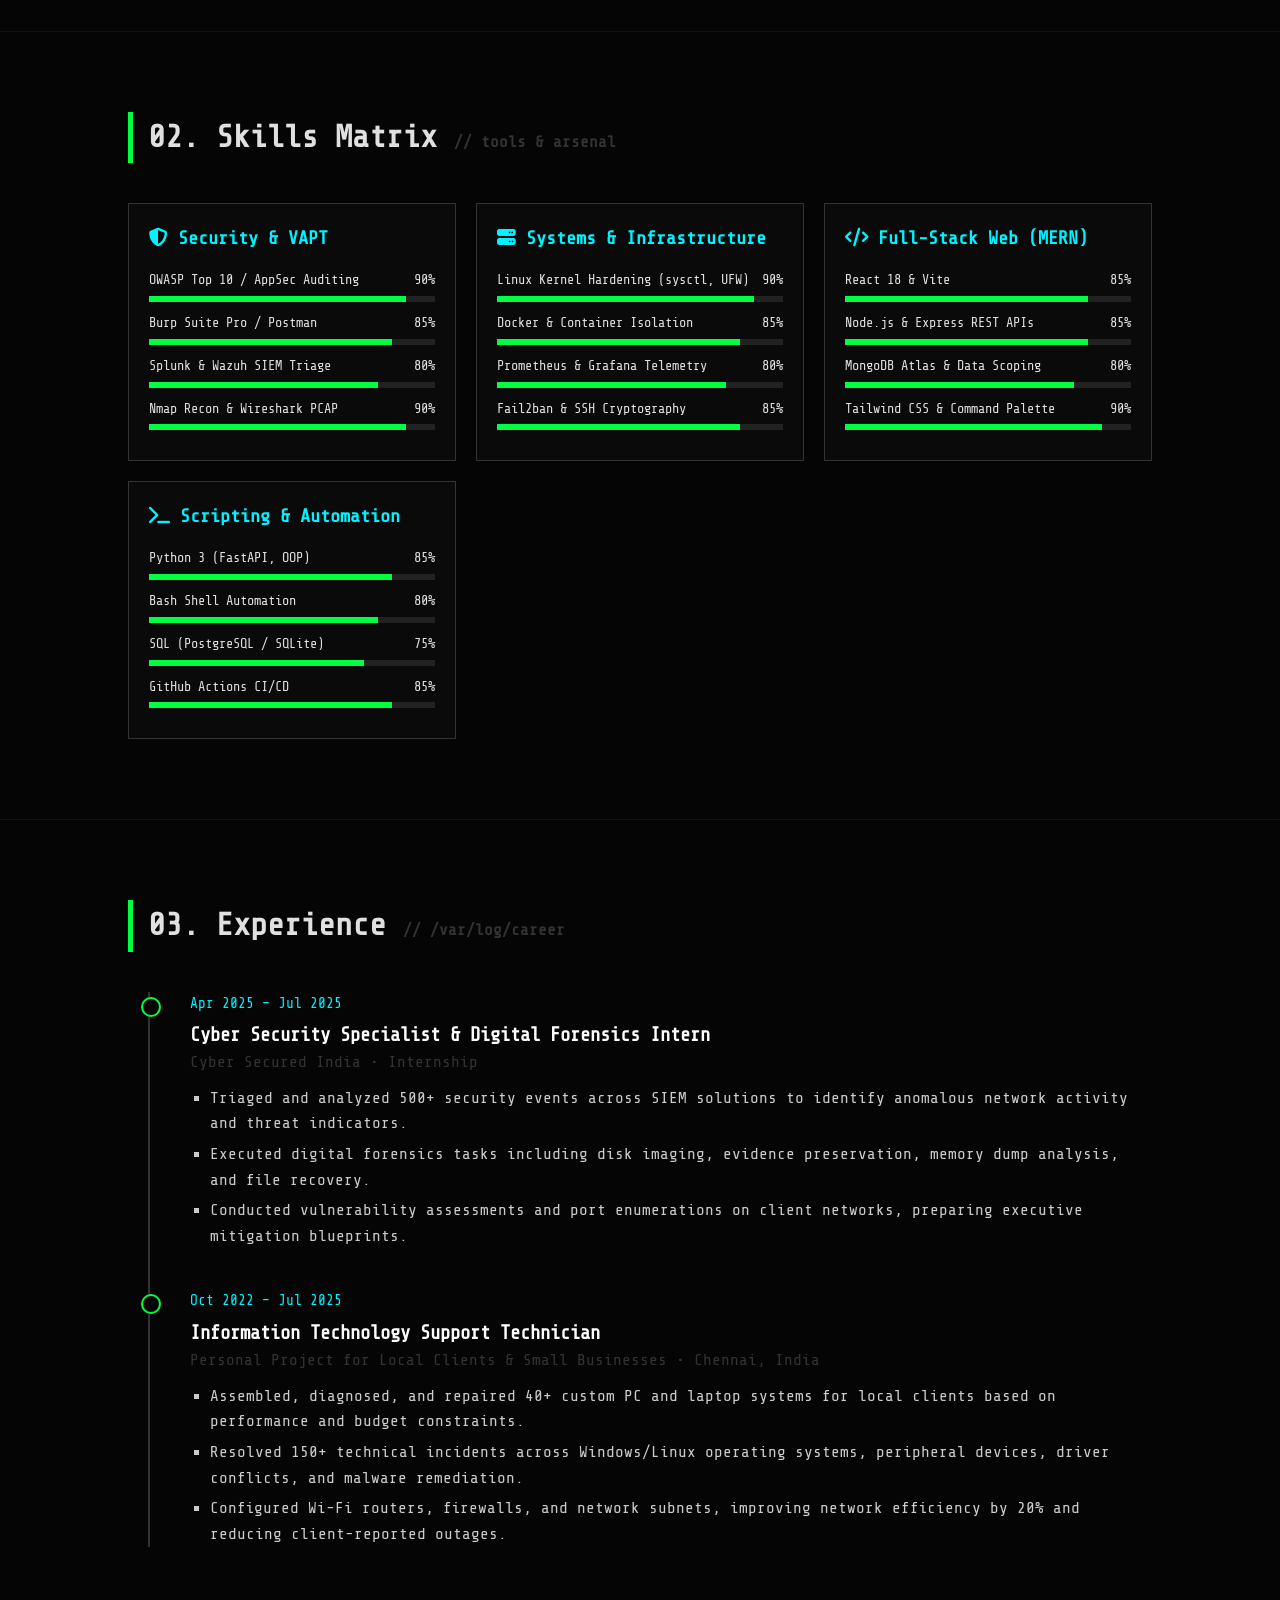
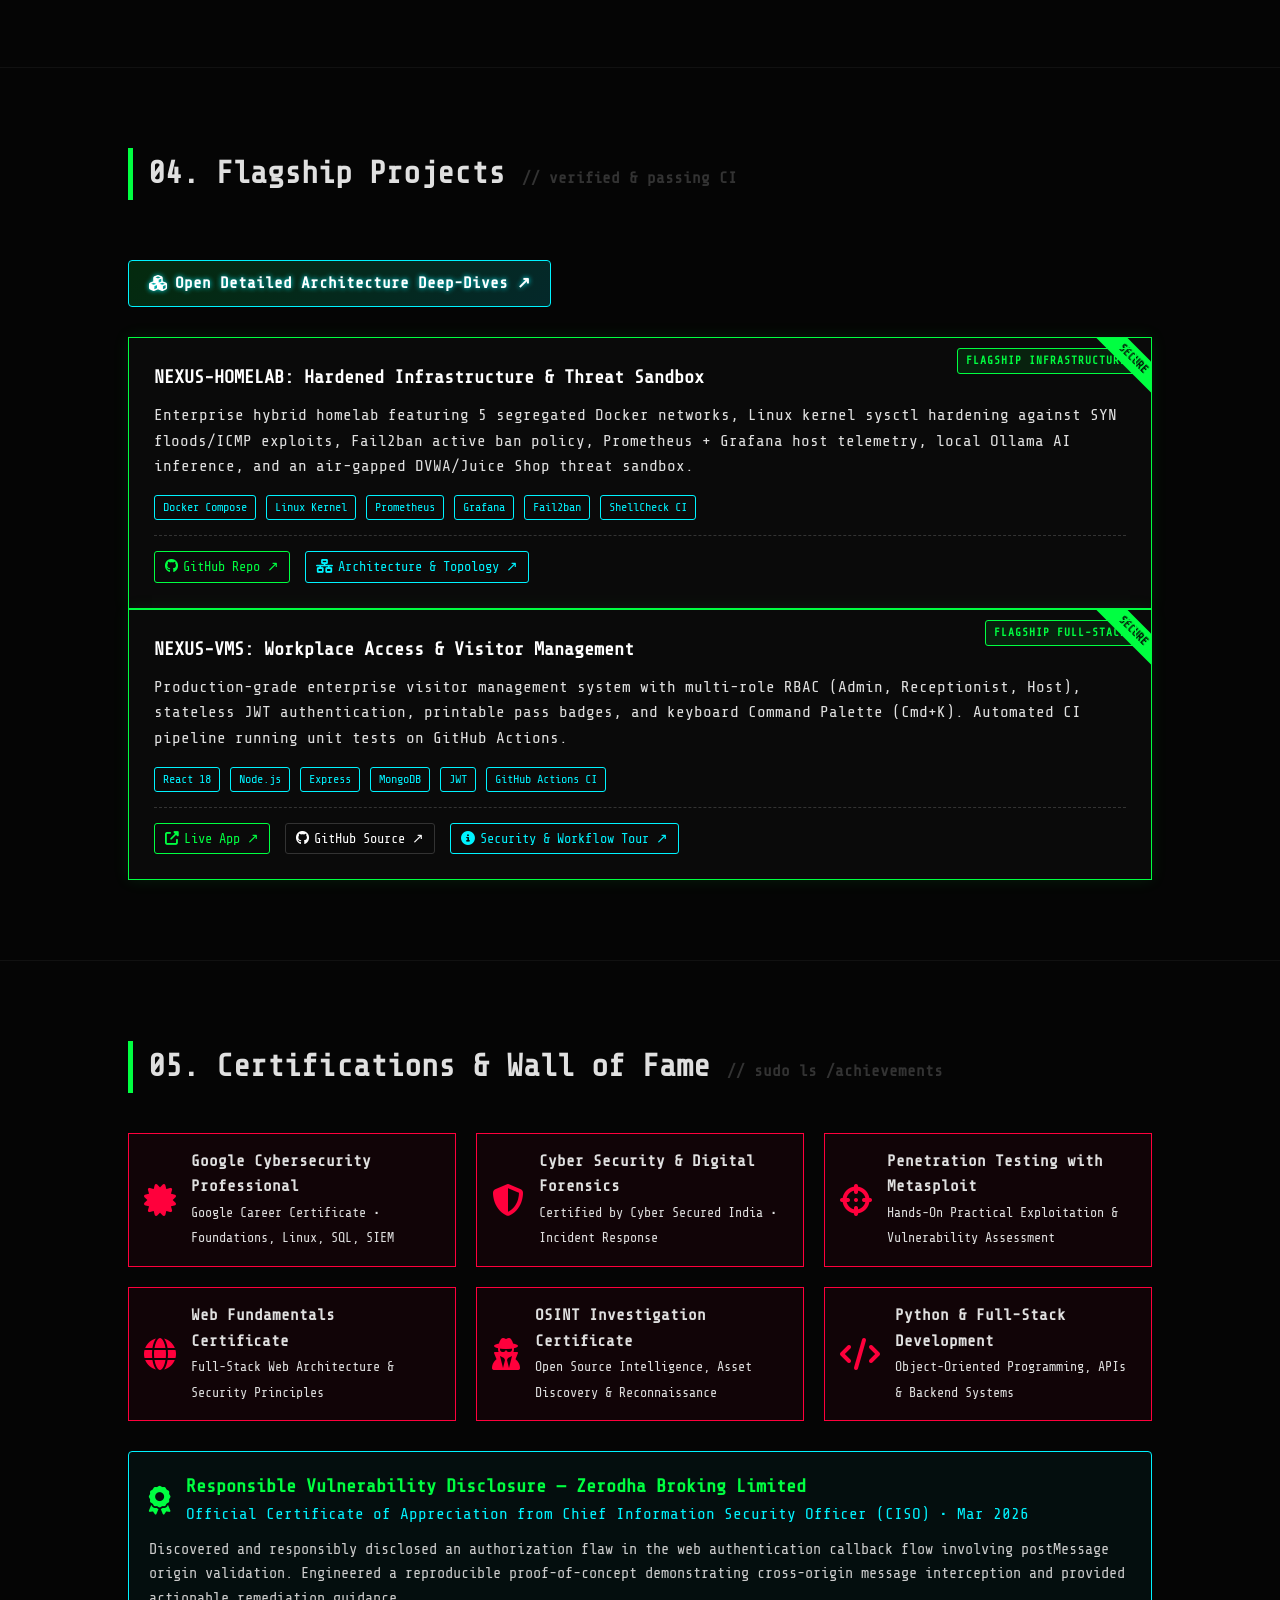
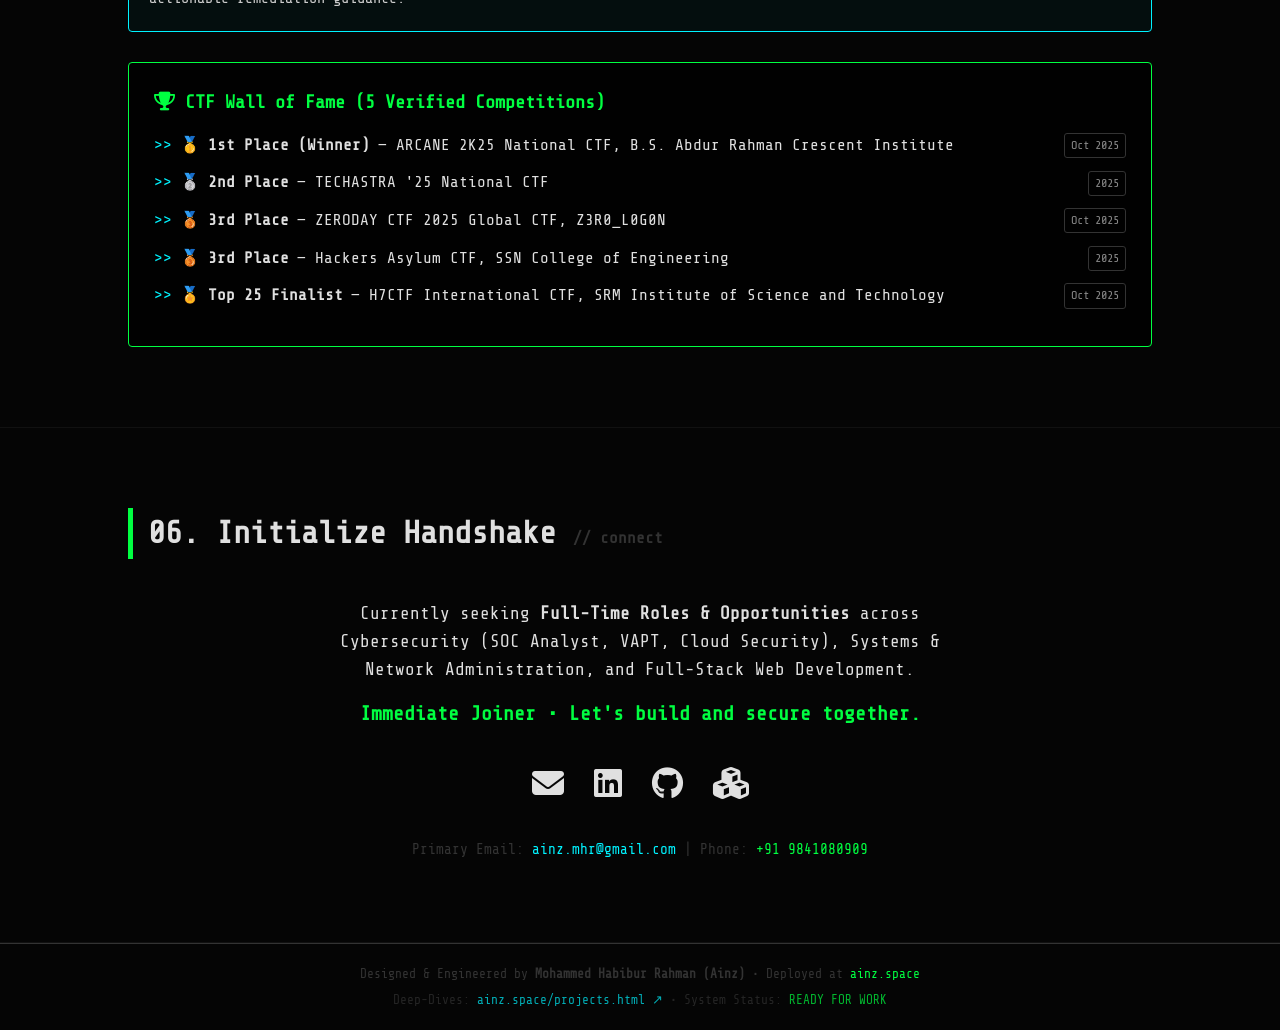
==== commit 6be01b41: "feat: streamline homepage with cybersecurity & systems positioning and clean flagship project links" ====
--- a/index.html
+++ b/index.html
@@ -3,8 +3,8 @@
 <head>
     <meta charset="UTF-8">
     <meta name="viewport" content="width=device-width, initial-scale=1.0">
-    <title>Mohammed Habibur Rahman (Ainz) | Cybersecurity Analyst & Full-Stack Engineer</title>
-    <meta name="description" content="Portfolio of Mohammed Habibur Rahman (Ainz) — Cybersecurity Analyst, VAPT & AppSec Specialist, Full-Stack MERN Developer, and Linux Infrastructure Engineer.">
+    <title>Mohammed Habibur Rahman (Ainz) | Cybersecurity Analyst & Systems Engineer</title>
+    <meta name="description" content="Portfolio of Mohammed Habibur Rahman (Ainz) — Cybersecurity Analyst, VAPT & AppSec Specialist, Systems & Infrastructure Engineer, and Full-Stack MERN Developer.">
     
     <!-- Fonts -->
     <link rel="preconnect" href="https://fonts.googleapis.com">
@@ -29,9 +29,9 @@
             <li><a href="#about">About</a></li>
             <li><a href="#skills">Skills</a></li>
             <li><a href="#experience">Experience</a></li>
-            <li><a href="#projects">Projects</a></li>
+            <li><a href="#projects">Flagship Projects</a></li>
             <li><a href="#achievements">Certs & CTF</a></li>
-            <li><a href="https://projects.ainz.space" target="_blank" class="showcase-nav-link"><i class="fas fa-rocket"></i> Showcase ↗</a></li>
+            <li><a href="projects.html" class="showcase-nav-link"><i class="fas fa-cubes"></i> Project Deep-Dives ↗</a></li>
             <li><a href="#contact">Contact</a></li>
         </ul>
 
@@ -46,9 +46,9 @@
             <li><a href="#about">About</a></li>
             <li><a href="#skills">Skills</a></li>
             <li><a href="#experience">Experience</a></li>
-            <li><a href="#projects">Projects</a></li>
+            <li><a href="#projects">Flagship Projects</a></li>
             <li><a href="#achievements">Certs & CTF</a></li>
-            <li><a href="https://projects.ainz.space" target="_blank"><i class="fas fa-rocket"></i> Projects Showcase ↗</a></li>
+            <li><a href="projects.html"><i class="fas fa-cubes"></i> Project Deep-Dives ↗</a></li>
             <li><a href="#contact">Contact</a></li>
         </ul>
     </div>
@@ -66,12 +66,12 @@
             <span id="typewriter"></span><span class="cursor">|</span>
         </div>
         <p class="hero-subtext">
-            Cybersecurity Analyst &bull; VAPT & Application Security &bull; Full-Stack MERN &bull; Hardened Infrastructure
+            Cybersecurity Analyst &bull; VAPT & Application Security &bull; Linux Infrastructure &bull; Full-Stack MERN
         </p>
         <div class="cta-buttons">
-            <a href="https://projects.ainz.space" target="_blank" class="btn btn-primary"><i class="fas fa-cubes"></i> Interactive Showcase ↗</a>
+            <a href="projects.html" class="btn btn-primary"><i class="fas fa-cubes"></i> Explore Deep-Dives ↗</a>
             <a href="resume.pdf" class="btn btn-secondary" download><i class="fas fa-file-pdf"></i> Download Resume</a>
-            <a href="#projects" class="btn btn-secondary"><i class="fas fa-terminal"></i> View Projects</a>
+            <a href="#projects" class="btn btn-secondary"><i class="fas fa-terminal"></i> View Flagships</a>
             <a href="#contact" class="btn btn-secondary"><i class="fas fa-envelope"></i> Contact Me</a>
         </div>
     </section>
@@ -82,13 +82,13 @@
         <div class="about-content">
             <div class="bio-text">
                 <p>
-                    <span class="highlight">root@ainz:~#</span> I am a versatile <strong>Cybersecurity Practitioner, Full-Stack Developer, and Infrastructure Engineer</strong> with a strong computer applications background (BCA, Dr. M.G.R. Educational and Research Institute).
+                    <span class="highlight">root@ainz:~#</span> I am a dedicated <strong>Cybersecurity Practitioner, Systems Administrator, and Full-Stack Developer</strong> with a strong computer applications background (BCA, Dr. M.G.R. Educational and Research Institute).
                 </p>
                 <p>
-                    My core mission bridges <strong>offensive vulnerability research</strong> with <strong>defensive infrastructure hardening</strong> and <strong>scalable web engineering</strong>. Whether auditing REST APIs for broken object-level authorization (IDOR/BOLA), building multi-role MERN systems with stateless JWT authentication, or designing segregated Docker homelab enclaves with Prometheus telemetry — I build with enterprise rigor and security by design.
+                    My core mission bridges <strong>offensive vulnerability research</strong> with <strong>defensive infrastructure hardening</strong> and <strong>production web engineering</strong>. Whether auditing web authentication for postMessage origin validation flaws, building multi-role MERN systems with stateless JWT authentication, or orchestrating segregated Docker homelab enclaves with Prometheus telemetry — I engineer with security by design.
                 </p>
                 <p>
-                    Recognized with a formal <strong>Certificate of Appreciation from Zerodha's CISO</strong> for responsible disclosure, and a proven competitor with <strong>5 national/global CTF podium finishes</strong>.
+                    Recognized with an official <strong>Certificate of Appreciation from Zerodha's CISO</strong> for responsible disclosure, and a proven competitor with <strong>5 national/global CTF podium finishes</strong>.
                 </p>
             </div>
             <div class="terminal-window">
@@ -103,7 +103,7 @@
                     <p class="highlight">"Mohammed Habibur Rahman (Ainz)"</p>
                     <br>
                     <p><span class="cyan">></span> Ainz.focus</p>
-                    <p class="highlight">["Cybersecurity", "VAPT", "MERN Stack", "Cloud & DevOps"]</p>
+                    <p class="highlight">["Cybersecurity", "VAPT", "Linux Systems", "MERN Stack"]</p>
                     <br>
                     <p><span class="cyan">></span> Ainz.accolades</p>
                     <p class="highlight">["1st Place ARCANE 2K25", "Zerodha Responsible Disclosure", "2nd Place TECHASTRA '25"]</p>
@@ -123,7 +123,7 @@
             <div class="skill-card">
                 <h3><i class="fas fa-shield-halved"></i> Security & VAPT</h3>
                 <div class="skill-bar">
-                    <div class="skill-name"><span>OWASP Top 10 / AppSec</span><span>90%</span></div>
+                    <div class="skill-name"><span>OWASP Top 10 / AppSec Auditing</span><span>90%</span></div>
                     <div class="progress-bg"><div class="progress-fill" style="width: 90%"></div></div>
                 </div>
                 <div class="skill-bar">
@@ -131,12 +131,33 @@
                     <div class="progress-bg"><div class="progress-fill" style="width: 85%"></div></div>
                 </div>
                 <div class="skill-bar">
-                    <div class="skill-name"><span>Splunk & Wazuh SIEM</span><span>80%</span></div>
+                    <div class="skill-name"><span>Splunk & Wazuh SIEM Triage</span><span>80%</span></div>
                     <div class="progress-bg"><div class="progress-fill" style="width: 80%"></div></div>
                 </div>
                 <div class="skill-bar">
-                    <div class="skill-name"><span>Nmap & Wireshark PCAP</span><span>90%</span></div>
+                    <div class="skill-name"><span>Nmap Recon & Wireshark PCAP</span><span>90%</span></div>
                     <div class="progress-bg"><div class="progress-fill" style="width: 90%"></div></div>
+                </div>
+            </div>
+
+            <!-- Infrastructure & Cloud -->
+            <div class="skill-card">
+                <h3><i class="fas fa-server"></i> Systems & Infrastructure</h3>
+                <div class="skill-bar">
+                    <div class="skill-name"><span>Linux Kernel Hardening (sysctl, UFW)</span><span>90%</span></div>
+                    <div class="progress-bg"><div class="progress-fill" style="width: 90%"></div></div>
+                </div>
+                <div class="skill-bar">
+                    <div class="skill-name"><span>Docker & Container Isolation</span><span>85%</span></div>
+                    <div class="progress-bg"><div class="progress-fill" style="width: 85%"></div></div>
+                </div>
+                <div class="skill-bar">
+                    <div class="skill-name"><span>Prometheus & Grafana Telemetry</span><span>80%</span></div>
+                    <div class="progress-bg"><div class="progress-fill" style="width: 80%"></div></div>
+                </div>
+                <div class="skill-bar">
+                    <div class="skill-name"><span>Fail2ban & SSH Cryptography</span><span>85%</span></div>
+                    <div class="progress-bg"><div class="progress-fill" style="width: 85%"></div></div>
                 </div>
             </div>
 
@@ -152,18 +173,18 @@
                     <div class="progress-bg"><div class="progress-fill" style="width: 85%"></div></div>
                 </div>
                 <div class="skill-bar">
-                    <div class="skill-name"><span>MongoDB Atlas / Mongoose</span><span>80%</span></div>
+                    <div class="skill-name"><span>MongoDB Atlas & Data Scoping</span><span>80%</span></div>
                     <div class="progress-bg"><div class="progress-fill" style="width: 80%"></div></div>
                 </div>
                 <div class="skill-bar">
-                    <div class="skill-name"><span>Tailwind CSS & Responsive UI</span><span>90%</span></div>
+                    <div class="skill-name"><span>Tailwind CSS & Command Palette</span><span>90%</span></div>
                     <div class="progress-bg"><div class="progress-fill" style="width: 90%"></div></div>
                 </div>
             </div>
 
             <!-- Scripting & Automation -->
             <div class="skill-card">
-                <h3><i class="fas fa-terminal"></i> Scripting & Backend</h3>
+                <h3><i class="fas fa-terminal"></i> Scripting & Automation</h3>
                 <div class="skill-bar">
                     <div class="skill-name"><span>Python 3 (FastAPI, OOP)</span><span>85%</span></div>
                     <div class="progress-bg"><div class="progress-fill" style="width: 85%"></div></div>
@@ -177,29 +198,8 @@
                     <div class="progress-bg"><div class="progress-fill" style="width: 75%"></div></div>
                 </div>
                 <div class="skill-bar">
-                    <div class="skill-name"><span>JWT Authentication & RBAC</span><span>90%</span></div>
-                    <div class="progress-bg"><div class="progress-fill" style="width: 90%"></div></div>
-                </div>
-            </div>
-
-            <!-- Infrastructure & Cloud -->
-            <div class="skill-card">
-                <h3><i class="fas fa-server"></i> Cloud & Infrastructure</h3>
-                <div class="skill-bar">
-                    <div class="skill-name"><span>Docker & Docker Compose</span><span>85%</span></div>
-                    <div class="progress-bg"><div class="progress-fill" style="width: 85%"></div></div>
-                </div>
-                <div class="skill-bar">
-                    <div class="skill-name"><span>Linux Kernel (sysctl, UFW)</span><span>90%</span></div>
-                    <div class="progress-bg"><div class="progress-fill" style="width: 90%"></div></div>
-                </div>
-                <div class="skill-bar">
-                    <div class="skill-name"><span>Prometheus & Grafana</span><span>80%</span></div>
-                    <div class="progress-bg"><div class="progress-fill" style="width: 80%"></div></div>
-                </div>
-                <div class="skill-bar">
-                    <div class="skill-name"><span>AWS Fundamentals & CI/CD</span><span>75%</span></div>
-                    <div class="progress-bg"><div class="progress-fill" style="width: 75%"></div></div>
+                    <div class="skill-name"><span>GitHub Actions CI/CD</span><span>85%</span></div>
+                    <div class="progress-bg"><div class="progress-fill" style="width: 85%"></div></div>
                 </div>
             </div>
         </div>
@@ -233,17 +233,36 @@
         </div>
     </section>
 
-    <!-- Featured Projects Section -->
+    <!-- Flagship Projects Section -->
     <section id="projects">
         <div class="section-header-flex">
-            <h2 class="section-title">04. Featured Projects <span>// ./execute --flagship</span></h2>
-            <a href="https://projects.ainz.space" target="_blank" class="showcase-banner-btn">
-                <i class="fas fa-sparkles"></i> Open Interactive Engineering Showcase ↗
+            <h2 class="section-title">04. Flagship Projects <span>// verified & passing CI</span></h2>
+            <a href="projects.html" class="showcase-banner-btn">
+                <i class="fas fa-cubes"></i> Open Detailed Architecture Deep-Dives ↗
             </a>
         </div>
         
-        <div class="project-grid">
-            <!-- Project 1: NEXUS-VMS -->
+        <div class="project-grid-two">
+            <!-- Project 1: NEXUS-HOMELAB -->
+            <div class="project-card featured-highlight">
+                <div class="project-badge">FLAGSHIP INFRASTRUCTURE</div>
+                <h3>NEXUS-HOMELAB: Hardened Infrastructure & Threat Sandbox</h3>
+                <p>Enterprise hybrid homelab featuring 5 segregated Docker networks, Linux kernel sysctl hardening against SYN floods/ICMP exploits, Fail2ban active ban policy, Prometheus + Grafana host telemetry, local Ollama AI inference, and an air-gapped DVWA/Juice Shop threat sandbox.</p>
+                <div class="tech-stack">
+                    <span class="tech-badge">Docker Compose</span>
+                    <span class="tech-badge">Linux Kernel</span>
+                    <span class="tech-badge">Prometheus</span>
+                    <span class="tech-badge">Grafana</span>
+                    <span class="tech-badge">Fail2ban</span>
+                    <span class="tech-badge">ShellCheck CI</span>
+                </div>
+                <div class="project-outcome">
+                    <a href="https://github.com/AinzAmour/NEXUS-HOMELAB" target="_blank" class="proj-link live-link"><i class="fab fa-github"></i> GitHub Repo ↗</a>
+                    <a href="projects.html#nexus-homelab" class="proj-link highlight-link"><i class="fas fa-network-wired"></i> Architecture & Topology ↗</a>
+                </div>
+            </div>
+
+            <!-- Project 2: NEXUS-VMS -->
             <div class="project-card featured-highlight">
                 <div class="project-badge">FLAGSHIP FULL-STACK</div>
                 <h3>NEXUS-VMS: Workplace Access & Visitor Management</h3>
@@ -254,63 +273,12 @@
                     <span class="tech-badge">Express</span>
                     <span class="tech-badge">MongoDB</span>
                     <span class="tech-badge">JWT</span>
-                    <span class="tech-badge">Vite</span>
                     <span class="tech-badge">GitHub Actions CI</span>
                 </div>
                 <div class="project-outcome">
                     <a href="https://nexus-vpms.vercel.app" target="_blank" class="proj-link live-link"><i class="fas fa-external-link-alt"></i> Live App ↗</a>
-                    <a href="https://github.com/AinzAmour/NEXUS-VMS" target="_blank" class="proj-link"><i class="fab fa-github"></i> GitHub ↗</a>
-                    <a href="https://projects.ainz.space#nexus-vms" target="_blank" class="proj-link highlight-link"><i class="fas fa-info-circle"></i> Architecture Tour ↗</a>
-                </div>
-            </div>
-
-            <!-- Project 2: NEXUS-HOMELAB -->
-            <div class="project-card featured-highlight">
-                <div class="project-badge">FLAGSHIP INFRASTRUCTURE</div>
-                <h3>NEXUS-HOMELAB: Hardened Infrastructure & Threat Sandbox</h3>
-                <p>Enterprise hybrid homelab featuring 5 segregated Docker networks, Linux kernel sysctl hardening against SYN floods/ICMP exploits, Fail2ban active ban policy, Prometheus + Grafana telemetry, local Ollama AI inference, and an air-gapped DVWA/Juice Shop threat sandbox.</p>
-                <div class="tech-stack">
-                    <span class="tech-badge">Docker Compose</span>
-                    <span class="tech-badge">Linux Kernel</span>
-                    <span class="tech-badge">Prometheus</span>
-                    <span class="tech-badge">Grafana</span>
-                    <span class="tech-badge">Fail2ban</span>
-                    <span class="tech-badge">Ollama</span>
-                    <span class="tech-badge">ShellCheck CI</span>
-                </div>
-                <div class="project-outcome">
-                    <a href="https://github.com/AinzAmour/NEXUS-HOMELAB" target="_blank" class="proj-link live-link"><i class="fab fa-github"></i> GitHub Repo ↗</a>
-                    <a href="https://projects.ainz.space#nexus-homelab" target="_blank" class="proj-link highlight-link"><i class="fas fa-network-wired"></i> Topology Tour ↗</a>
-                </div>
-            </div>
-
-            <!-- Project 3: Adaptive WAF -->
-            <div class="project-card">
-                <h3>Adaptive WAF & Security Telemetry Engine</h3>
-                <p>Asynchronous HTTP reverse proxy and security engine built in Python (FastAPI) inspecting payloads in real time. Features regex-based SQLi/XSS signatures, token-bucket rate limiting, and automated IP blocking with SIEM telemetry.</p>
-                <div class="tech-stack">
-                    <span class="tech-badge">Python</span>
-                    <span class="tech-badge">FastAPI</span>
-                    <span class="tech-badge">Docker</span>
-                    <span class="tech-badge">SIEM</span>
-                </div>
-                <div class="project-outcome">
-                    <a href="https://github.com/AinzAmour/Adaptive-WAF-SIEM-Intergration" target="_blank" class="proj-link"><i class="fab fa-github"></i> GitHub ↗</a>
-                    <span class="proj-meta"><i class="fas fa-check-circle highlight"></i> Sub-10ms inspection latency</span>
-                </div>
-            </div>
-
-            <!-- Project 4: Object Detection System -->
-            <div class="project-card">
-                <h3>Real-Time Computer Vision Object Detection</h3>
-                <p>Deep learning computer vision application classifying objects in real-time video streams and images with custom bounding box overlays and high confidence thresholds.</p>
-                <div class="tech-stack">
-                    <span class="tech-badge">Python</span>
-                    <span class="tech-badge">OpenCV</span>
-                    <span class="tech-badge">TensorFlow</span>
-                </div>
-                <div class="project-outcome">
-                    <span class="proj-meta"><i class="fas fa-check-circle highlight"></i> 92% COCO dataset classification accuracy</span>
+                    <a href="https://github.com/AinzAmour/NEXUS-VMS" target="_blank" class="proj-link"><i class="fab fa-github"></i> GitHub Source ↗</a>
+                    <a href="projects.html#nexus-vms" class="proj-link highlight-link"><i class="fas fa-info-circle"></i> Security & Workflow Tour ↗</a>
                 </div>
             </div>
         </div>
@@ -397,7 +365,7 @@
         <h2 class="section-title">06. Initialize Handshake <span>// connect</span></h2>
         <div class="contact-container">
             <p style="font-size: 1.1rem;">
-                Currently seeking <strong>Full-Time Roles & Opportunities</strong> across Cybersecurity (SOC Analyst, VAPT, Cloud Security), Full-Stack Web Development (MERN), and Cloud / Infrastructure Engineering.
+                Currently seeking <strong>Full-Time Roles & Opportunities</strong> across Cybersecurity (SOC Analyst, VAPT, Cloud Security), Systems & Network Administration, and Full-Stack Web Development.
             </p>
             <p class="highlight" style="margin-top: 15px; font-size: 1.25rem; font-weight: bold;">
                 Immediate Joiner &bull; Let's build and secure together.
@@ -407,7 +375,7 @@
                 <a href="mailto:ainz.mhr@gmail.com" title="Email: ainz.mhr@gmail.com"><i class="fas fa-envelope"></i></a>
                 <a href="https://linkedin.com/in/mhr-ainz" target="_blank" title="LinkedIn: in/mhr-ainz"><i class="fab fa-linkedin"></i></a>
                 <a href="https://github.com/AinzAmour" target="_blank" title="GitHub: AinzAmour"><i class="fab fa-github"></i></a>
-                <a href="https://projects.ainz.space" target="_blank" title="Projects Showcase"><i class="fas fa-cubes"></i></a>
+                <a href="projects.html" title="Projects Deep-Dives"><i class="fas fa-cubes"></i></a>
             </div>
             
             <div style="margin-top: 25px;">
@@ -419,7 +387,7 @@
     <footer>
         <p>Designed & Engineered by <strong>Mohammed Habibur Rahman (Ainz)</strong> &bull; Deployed at <a href="https://ainz.space" class="highlight">ainz.space</a></p>
         <p style="opacity: 0.7; font-size: 0.8rem; margin-top: 5px;">
-            Showcase: <a href="https://projects.ainz.space" class="cyan">projects.ainz.space ↗</a> &bull; System Status: <span style="color: #00ff41;">READY FOR WORK</span>
+            Deep-Dives: <a href="projects.html" class="cyan">ainz.space/projects.html ↗</a> &bull; System Status: <span style="color: #00ff41;">READY FOR WORK</span>
         </p>
     </footer>
 
